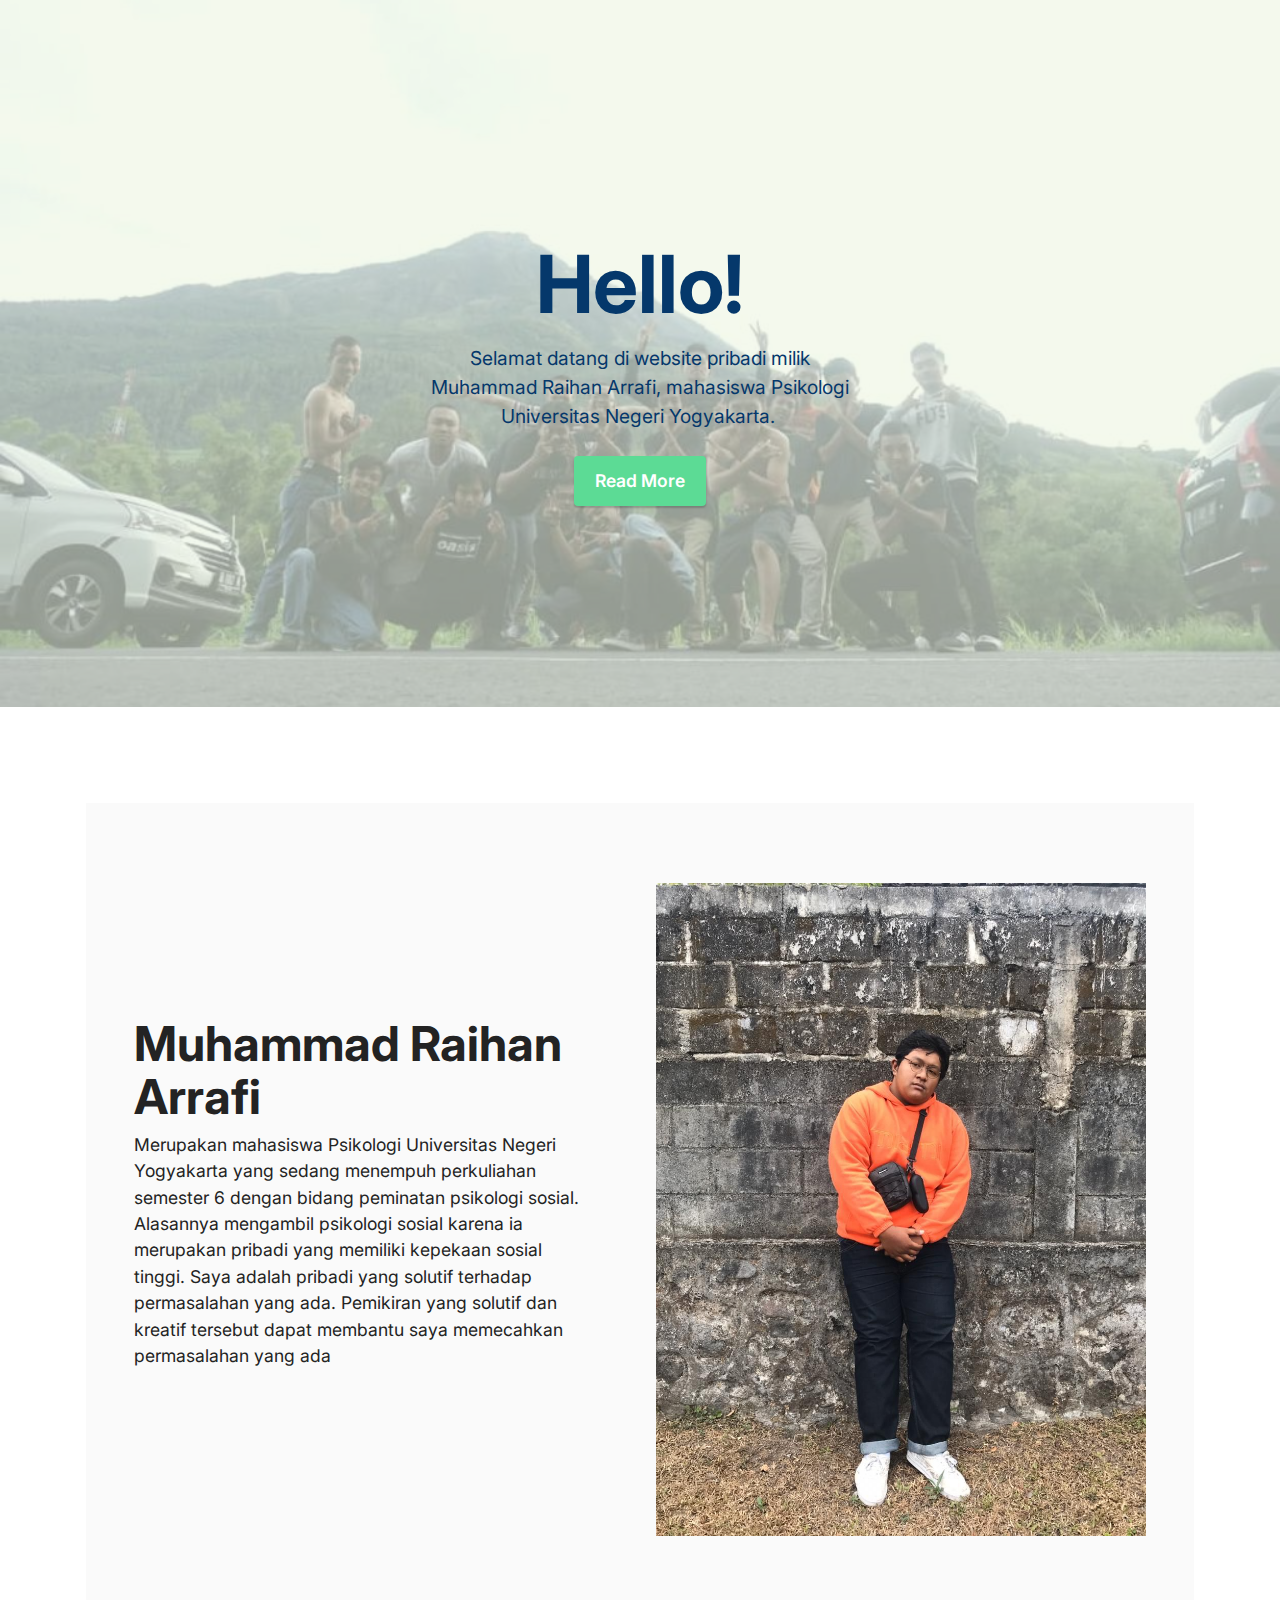
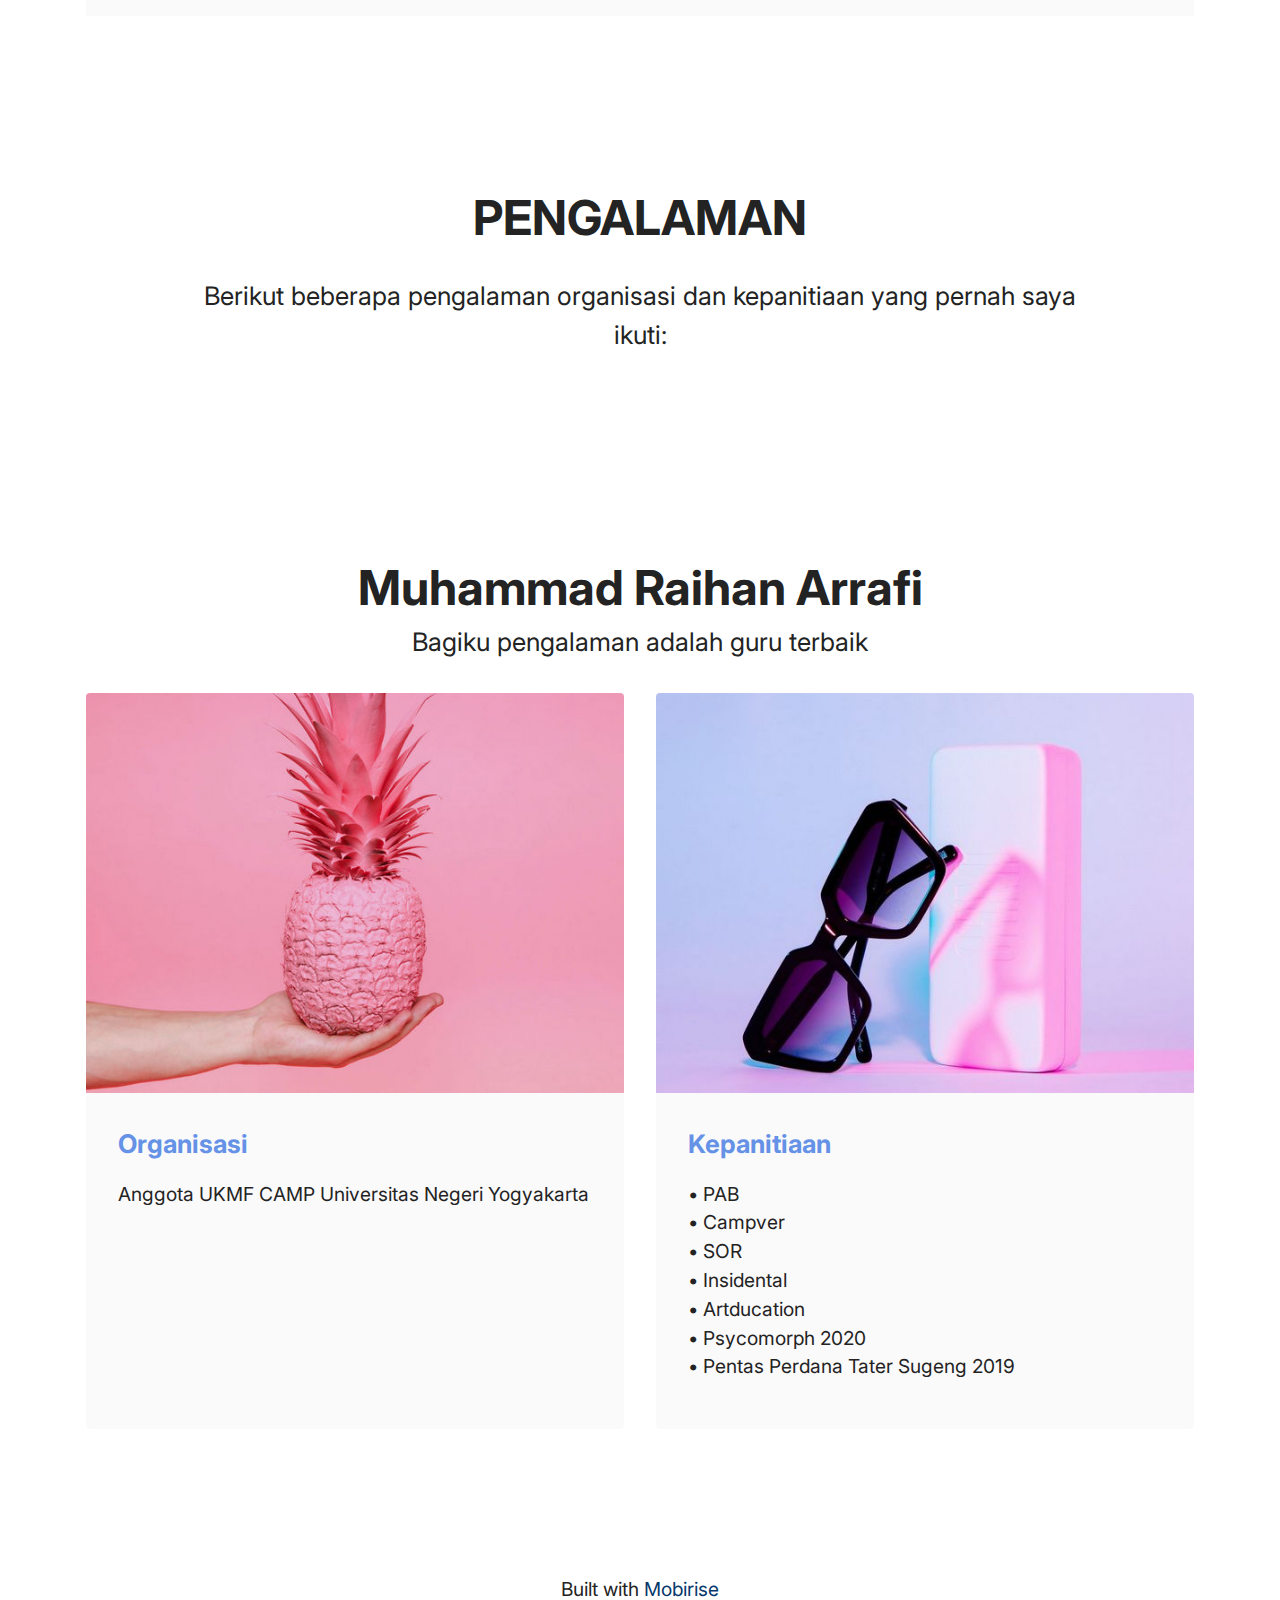
==== page1.html @ 035fbb0d "create github pages" ====
<!DOCTYPE html>
<html  >
<head>
  <!-- Site made with Mobirise Website Builder v5.6.8, https://mobirise.com -->
  <meta charset="UTF-8">
  <meta http-equiv="X-UA-Compatible" content="IE=edge">
  <meta name="generator" content="Mobirise v5.6.8, mobirise.com">
  <meta name="twitter:card" content="summary_large_image"/>
  <meta name="twitter:image:src" content="">
  <meta property="og:image" content="">
  <meta name="twitter:title" content="Page 1">
  <meta name="viewport" content="width=device-width, initial-scale=1, minimum-scale=1">
  <link rel="shortcut icon" href="assets/images/logo5.png" type="image/x-icon">
  <meta name="description" content="">
  
  
  <title>Page 1</title>
  <link rel="stylesheet" href="assets/bootstrap/css/bootstrap.min.css">
  <link rel="stylesheet" href="assets/bootstrap/css/bootstrap-grid.min.css">
  <link rel="stylesheet" href="assets/bootstrap/css/bootstrap-reboot.min.css">
  <link rel="stylesheet" href="assets/theme/css/style.css">
  <link rel="preload" href="https://fonts.googleapis.com/css?family=Inter:100,200,300,400,500,600,700,800,900&display=swap" as="style" onload="this.onload=null;this.rel='stylesheet'">
  <noscript><link rel="stylesheet" href="https://fonts.googleapis.com/css?family=Inter:100,200,300,400,500,600,700,800,900&display=swap"></noscript>
  <link rel="preload" as="style" href="assets/mobirise/css/mbr-additional.css"><link rel="stylesheet" href="assets/mobirise/css/mbr-additional.css" type="text/css">
  
  
  
  
</head>
<body>
  
  <section data-bs-version="5.1" class="header1 cid-t6nhqgsW0l" id="header1-5">

    

    <div class="mbr-overlay" style="opacity: 0.6; background-color: rgb(237, 245, 225);"></div>

    <div class="container">
        <div class="row justify-content-center">
            <div class="col-12 col-lg-8">
                <h1 class="mbr-section-title mbr-fonts-style mb-3 display-1"><strong>Hello!</strong></h1>
                
                <p class="mbr-text mbr-fonts-style display-7">Selamat datang di website pribadi milik
<br>Muhammad Raihan Arrafi, mahasiswa Psikologi
<br>Universitas Negeri Yogyakarta.&nbsp;<br></p>
                <div class="mbr-section-btn mt-3"><a class="btn btn-secondary display-4" href="index.html#features16-9">Read More</a></div>
            </div>
        </div>
    </div>
</section>

<section data-bs-version="5.1" class="features15 cid-t6nhqj5wtZ" id="features16-7">

    

    
    
    <div class="container">
        <div class="content-wrapper">
            <div class="row align-items-center">
                <div class="col-12 col-lg">
                    <div class="text-wrapper">
                        <h6 class="card-title mbr-fonts-style display-2">
                            <strong>Muhammad Raihan Arrafi</strong></h6>
                        <p class="mbr-text mbr-fonts-style mb-4 display-4">
                            Merupakan mahasiswa Psikologi Universitas Negeri Yogyakarta yang sedang menempuh perkuliahan semester 6 dengan bidang peminatan psikologi sosial. Alasannya mengambil psikologi sosial karena ia merupakan pribadi yang memiliki kepekaan sosial tinggi. Saya adalah pribadi yang solutif terhadap permasalahan yang ada. Pemikiran yang solutif dan kreatif tersebut dapat membantu saya memecahkan permasalahan yang ada</p>
                        
                    </div>
                </div>
                <div class="col-12 col-lg-6">
                    <div class="image-wrapper">
                        <img src="assets/images/whatsapp-image-2022-05-20-at-4.01.38-pm.jpeg" alt="Mobirise Website Builder">
                    </div>
                </div>
            </div>
        </div>
    </div>
</section>

<section data-bs-version="5.1" class="content4 cid-t6niUsFBdk" id="content4-9">
    

    
    
    <div class="container">
        <div class="row justify-content-center">
            <div class="title col-md-12 col-lg-10">
                <h3 class="mbr-section-title mbr-fonts-style align-center mb-4 display-2"><strong>PENGALAMAN</strong></h3>
                <h4 class="mbr-section-subtitle align-center mbr-fonts-style mb-4 display-5">Berikut beberapa pengalaman organisasi dan kepanitiaan yang pernah saya ikuti:</h4>
                
            </div>
        </div>
    </div>
</section>

<section data-bs-version="5.1" class="content1 cid-t6njNMsIw9" id="content1-a">
    
    
    <div class="container">
        <div class="mbr-section-head">
            <h4 class="mbr-section-title mbr-fonts-style align-center mb-0 display-2"><strong>Muhammad Raihan Arrafi</strong></h4>
            <h5 class="mbr-section-subtitle mbr-fonts-style align-center mb-0 mt-2 display-5">Bagiku pengalaman adalah guru terbaik</h5>
        </div>
        <div class="row mt-4">
            <div class="item features-image сol-12 col-md-6 col-lg-6">
                <div class="item-wrapper">
                    <div class="item-img">
                        <img src="assets/images/product5.jpg" alt="Mobirise Website Builder" title="">
                    </div>
                    <div class="item-content">
                        <h5 class="item-title mbr-fonts-style display-5"><strong>Organisasi</strong></h5>
                        <h6 class="item-subtitle mbr-fonts-style mt-1 display-7"></h6>
                        <p class="mbr-text mbr-fonts-style mt-3 display-7">Anggota UKMF CAMP Universitas Negeri Yogyakarta</p>
                    </div>
                    
                </div>
            </div>
            <div class="item features-image сol-12 col-md-6 col-lg-6">
                <div class="item-wrapper">
                    <div class="item-img">
                        <img src="assets/images/product4.jpg" alt="Mobirise Website Builder" title="">
                    </div>
                    <div class="item-content">
                        <h5 class="item-title mbr-fonts-style display-5"><strong>Kepanitiaan</strong></h5>
                        <h6 class="item-subtitle mbr-fonts-style mt-1 display-7"></h6>
                        <p class="mbr-text mbr-fonts-style mt-3 display-7">• PAB<br>• Campver<br>• SOR<br>• Insidental<br>• Artducation<br>• Psycomorph 2020<br>• Pentas Perdana Tater Sugeng 2019</p>
                    </div>
                    
                </div>
            </div>


        </div>
    </div>
</section><section class="display-7" style="padding: 0;align-items: center;justify-content: center;flex-wrap: wrap;    align-content: center;display: flex;position: relative;height: 4rem;"><a href="https://mobiri.se/" style="flex: 1 1;height: 4rem;position: absolute;width: 100%;z-index: 1;"><img alt="" style="height: 4rem;" src="[data-uri]"></a><p style="margin: 0;text-align: center;" class="display-7">Built with &#8204;</p><a style="z-index:1" href="https://mobirise.com">Mobirise </a></section><script src="assets/bootstrap/js/bootstrap.bundle.min.js"></script>  <script src="assets/smoothscroll/smooth-scroll.js"></script>  <script src="assets/ytplayer/index.js"></script>  <script src="assets/theme/js/script.js"></script>  
  
  
</body>
</html>
---- assets/theme/css/style.css ----
@charset "UTF-8";
section {
  background-color: #ffffff;
}

body {
  font-style: normal;
  line-height: 1.5;
  font-weight: 400;
  color: #232323;
  position: relative;
}

button {
  background-color: transparent;
  border-color: transparent;
}

section,
.container,
.container-fluid {
  position: relative;
  word-wrap: break-word;
}

a.mbr-iconfont:hover {
  text-decoration: none;
}

.article .lead p,
.article .lead ul,
.article .lead ol,
.article .lead pre,
.article .lead blockquote {
  margin-bottom: 0;
}

a {
  font-style: normal;
  font-weight: 400;
  cursor: pointer;
}
a, a:hover {
  text-decoration: none;
}

.mbr-section-title {
  font-style: normal;
  line-height: 1.3;
}

.mbr-section-subtitle {
  line-height: 1.3;
}

.mbr-text {
  font-style: normal;
  line-height: 1.7;
}

h1,
h2,
h3,
h4,
h5,
h6,
.display-1,
.display-2,
.display-4,
.display-5,
.display-7,
span,
p,
a {
  line-height: 1;
  word-break: break-word;
  word-wrap: break-word;
  font-weight: 400;
}

b,
strong {
  font-weight: bold;
}

input:-webkit-autofill, input:-webkit-autofill:hover, input:-webkit-autofill:focus, input:-webkit-autofill:active {
  transition-delay: 9999s;
  -webkit-transition-property: background-color, color;
  transition-property: background-color, color;
}

textarea[type=hidden] {
  display: none;
}

section {
  background-position: 50% 50%;
  background-repeat: no-repeat;
  background-size: cover;
}
section .mbr-background-video,
section .mbr-background-video-preview {
  position: absolute;
  bottom: 0;
  left: 0;
  right: 0;
  top: 0;
}

.hidden {
  visibility: hidden;
}

.mbr-z-index20 {
  z-index: 20;
}

/*! Base colors */
.mbr-white {
  color: #ffffff;
}

.mbr-black {
  color: #111111;
}

.mbr-bg-white {
  background-color: #ffffff;
}

.mbr-bg-black {
  background-color: #000000;
}

/*! Text-aligns */
.align-left {
  text-align: left;
}

.align-center {
  text-align: center;
}

.align-right {
  text-align: right;
}

/*! Font-weight  */
.mbr-light {
  font-weight: 300;
}

.mbr-regular {
  font-weight: 400;
}

.mbr-semibold {
  font-weight: 500;
}

.mbr-bold {
  font-weight: 700;
}

/*! Media  */
.media-content {
  flex-basis: 100%;
}

.media-container-row {
  display: flex;
  flex-direction: row;
  flex-wrap: wrap;
  justify-content: center;
  align-content: center;
  align-items: start;
}
.media-container-row .media-size-item {
  width: 400px;
}

.media-container-column {
  display: flex;
  flex-direction: column;
  flex-wrap: wrap;
  justify-content: center;
  align-content: center;
  align-items: stretch;
}
.media-container-column > * {
  width: 100%;
}

@media (min-width: 992px) {
  .media-container-row {
    flex-wrap: nowrap;
  }
}
figure {
  margin-bottom: 0;
  overflow: hidden;
}

figure[mbr-media-size] {
  transition: width 0.1s;
}

img,
iframe {
  display: block;
  width: 100%;
}

.card {
  background-color: transparent;
  border: none;
}

.card-box {
  width: 100%;
}

.card-img {
  text-align: center;
  flex-shrink: 0;
  -webkit-flex-shrink: 0;
}

.media {
  max-width: 100%;
  margin: 0 auto;
}

.mbr-figure {
  align-self: center;
}

.media-container > div {
  max-width: 100%;
}

.mbr-figure img,
.card-img img {
  width: 100%;
}

@media (max-width: 991px) {
  .media-size-item {
    width: auto !important;
  }

  .media {
    width: auto;
  }

  .mbr-figure {
    width: 100% !important;
  }
}
/*! Buttons */
.mbr-section-btn {
  margin-left: -0.6rem;
  margin-right: -0.6rem;
  font-size: 0;
}

.btn {
  font-weight: 600;
  border-width: 1px;
  font-style: normal;
  margin: 0.6rem 0.6rem;
  white-space: normal;
  transition: all 0.2s ease-in-out;
  display: inline-flex;
  align-items: center;
  justify-content: center;
  word-break: break-word;
}

.btn-sm {
  font-weight: 600;
  letter-spacing: 0px;
  transition: all 0.3s ease-in-out;
}

.btn-md {
  font-weight: 600;
  letter-spacing: 0px;
  transition: all 0.3s ease-in-out;
}

.btn-lg {
  font-weight: 600;
  letter-spacing: 0px;
  transition: all 0.3s ease-in-out;
}

.btn-form {
  margin: 0;
}
.btn-form:hover {
  cursor: pointer;
}

nav .mbr-section-btn {
  margin-left: 0rem;
  margin-right: 0rem;
}

/*! Btn icon margin */
.btn .mbr-iconfont,
.btn.btn-sm .mbr-iconfont {
  order: 1;
  cursor: pointer;
  margin-left: 0.5rem;
  vertical-align: sub;
}

.btn.btn-md .mbr-iconfont,
.btn.btn-md .mbr-iconfont {
  margin-left: 0.8rem;
}

.mbr-regular {
  font-weight: 400;
}

.mbr-semibold {
  font-weight: 500;
}

.mbr-bold {
  font-weight: 700;
}

[type=submit] {
  -webkit-appearance: none;
}

/*! Full-screen */
.mbr-fullscreen .mbr-overlay {
  min-height: 100vh;
}

.mbr-fullscreen {
  display: flex;
  display: -moz-flex;
  display: -ms-flex;
  display: -o-flex;
  align-items: center;
  min-height: 100vh;
  padding-top: 3rem;
  padding-bottom: 3rem;
}

/*! Map */
.map {
  height: 25rem;
  position: relative;
}
.map iframe {
  width: 100%;
  height: 100%;
}

/*! Scroll to top arrow */
.mbr-arrow-up {
  bottom: 25px;
  right: 90px;
  position: fixed;
  text-align: right;
  z-index: 5000;
  color: #ffffff;
  font-size: 22px;
}

.mbr-arrow-up a {
  background: rgba(0, 0, 0, 0.2);
  border-radius: 50%;
  color: #fff;
  display: inline-block;
  height: 60px;
  width: 60px;
  border: 2px solid #fff;
  outline-style: none !important;
  position: relative;
  text-decoration: none;
  transition: all 0.3s ease-in-out;
  cursor: pointer;
  text-align: center;
}
.mbr-arrow-up a:hover {
  background-color: rgba(0, 0, 0, 0.4);
}
.mbr-arrow-up a i {
  line-height: 60px;
}

.mbr-arrow-up-icon {
  display: block;
  color: #fff;
}

.mbr-arrow-up-icon::before {
  content: "›";
  display: inline-block;
  font-family: serif;
  font-size: 22px;
  line-height: 1;
  font-style: normal;
  position: relative;
  top: 6px;
  left: -4px;
  transform: rotate(-90deg);
}

/*! Arrow Down */
.mbr-arrow {
  position: absolute;
  bottom: 45px;
  left: 50%;
  width: 60px;
  height: 60px;
  cursor: pointer;
  background-color: rgba(80, 80, 80, 0.5);
  border-radius: 50%;
  transform: translateX(-50%);
}
@media (max-width: 767px) {
  .mbr-arrow {
    display: none;
  }
}
.mbr-arrow > a {
  display: inline-block;
  text-decoration: none;
  outline-style: none;
  -webkit-animation: arrowdown 1.7s ease-in-out infinite;
          animation: arrowdown 1.7s ease-in-out infinite;
  color: #ffffff;
}
.mbr-arrow > a > i {
  position: absolute;
  top: -2px;
  left: 15px;
  font-size: 2rem;
}

#scrollToTop a i::before {
  content: "";
  position: absolute;
  display: block;
  border-bottom: 2.5px solid #fff;
  border-left: 2.5px solid #fff;
  width: 27.8%;
  height: 27.8%;
  left: 50%;
  top: 51%;
  transform: translateY(-30%) translateX(-50%) rotate(135deg);
}

@keyframes arrowdown {
  0% {
    transform: translateY(0px);
  }
  50% {
    transform: translateY(-5px);
  }
  100% {
    transform: translateY(0px);
  }
}
@-webkit-keyframes arrowdown {
  0% {
    transform: translateY(0px);
  }
  50% {
    transform: translateY(-5px);
  }
  100% {
    transform: translateY(0px);
  }
}
@media (max-width: 500px) {
  .mbr-arrow-up {
    left: 0;
    right: 0;
    text-align: center;
  }
}
/*Gradients animation*/
@keyframes gradient-animation {
  from {
    background-position: 0% 100%;
    -webkit-animation-timing-function: ease-in-out;
            animation-timing-function: ease-in-out;
  }
  to {
    background-position: 100% 0%;
    -webkit-animation-timing-function: ease-in-out;
            animation-timing-function: ease-in-out;
  }
}
@-webkit-keyframes gradient-animation {
  from {
    background-position: 0% 100%;
    -webkit-animation-timing-function: ease-in-out;
            animation-timing-function: ease-in-out;
  }
  to {
    background-position: 100% 0%;
    -webkit-animation-timing-function: ease-in-out;
            animation-timing-function: ease-in-out;
  }
}
.bg-gradient {
  background-size: 200% 200%;
  animation: gradient-animation 5s infinite alternate;
  -webkit-animation: gradient-animation 5s infinite alternate;
}

.menu .navbar-brand {
  display: -webkit-flex;
}
.menu .navbar-brand span {
  display: flex;
  display: -webkit-flex;
}
.menu .navbar-brand .navbar-caption-wrap {
  display: -webkit-flex;
}
.menu .navbar-brand .navbar-logo img {
  display: -webkit-flex;
  width: auto;
}
@media (min-width: 768px) and (max-width: 991px) {
  .menu .navbar-toggleable-sm .navbar-nav {
    display: -ms-flexbox;
  }
}
@media (max-width: 991px) {
  .menu .navbar-collapse {
    max-height: 93.5vh;
  }
  .menu .navbar-collapse.show {
    overflow: auto;
  }
}
@media (min-width: 992px) {
  .menu .navbar-nav.nav-dropdown {
    display: -webkit-flex;
  }
  .menu .navbar-toggleable-sm .navbar-collapse {
    display: -webkit-flex !important;
  }
  .menu .collapsed .navbar-collapse {
    max-height: 93.5vh;
  }
  .menu .collapsed .navbar-collapse.show {
    overflow: auto;
  }
}
@media (max-width: 767px) {
  .menu .navbar-collapse {
    max-height: 80vh;
  }
}

.nav-link .mbr-iconfont {
  margin-right: 0.5rem;
}

.navbar {
  display: -webkit-flex;
  -webkit-flex-wrap: wrap;
  -webkit-align-items: center;
  -webkit-justify-content: space-between;
}

.navbar-collapse {
  -webkit-flex-basis: 100%;
  -webkit-flex-grow: 1;
  -webkit-align-items: center;
}

.nav-dropdown .link {
  padding: 0.667em 1.667em !important;
  margin: 0 !important;
}

.nav {
  display: -webkit-flex;
  -webkit-flex-wrap: wrap;
}

.row {
  display: -webkit-flex;
  -webkit-flex-wrap: wrap;
}

.justify-content-center {
  -webkit-justify-content: center;
}

.form-inline {
  display: -webkit-flex;
}

.card-wrapper {
  -webkit-flex: 1;
}

.carousel-control {
  z-index: 10;
  display: -webkit-flex;
}

.carousel-controls {
  display: -webkit-flex;
}

.media {
  display: -webkit-flex;
}

.form-group:focus {
  outline: none;
}

.jq-selectbox__select {
  padding: 7px 0;
  position: relative;
}

.jq-selectbox__dropdown {
  overflow: hidden;
  border-radius: 10px;
  position: absolute;
  top: 100%;
  left: 0 !important;
  width: 100% !important;
}

.jq-selectbox__trigger-arrow {
  right: 0;
  transform: translateY(-50%);
}

.jq-selectbox li {
  padding: 1.07em 0.5em;
}

input[type=range] {
  padding-left: 0 !important;
  padding-right: 0 !important;
}

.modal-dialog,
.modal-content {
  height: 100%;
}

.modal-dialog .carousel-inner {
  height: calc(100vh - 1.75rem);
}
@media (max-width: 575px) {
  .modal-dialog .carousel-inner {
    height: calc(100vh - 1rem);
  }
}

.carousel-item {
  text-align: center;
}

.carousel-item img {
  margin: auto;
}

.navbar-toggler {
  align-self: flex-start;
  padding: 0.25rem 0.75rem;
  font-size: 1.25rem;
  line-height: 1;
  background: transparent;
  border: 1px solid transparent;
  border-radius: 0.25rem;
}

.navbar-toggler:focus,
.navbar-toggler:hover {
  text-decoration: none;
  box-shadow: none;
}

.navbar-toggler-icon {
  display: inline-block;
  width: 1.5em;
  height: 1.5em;
  vertical-align: middle;
  content: "";
  background: no-repeat center center;
  background-size: 100% 100%;
}

.navbar-toggler-left {
  position: absolute;
  left: 1rem;
}

.navbar-toggler-right {
  position: absolute;
  right: 1rem;
}

.card-img {
  width: auto;
}

.menu .navbar.collapsed:not(.beta-menu) {
  flex-direction: column;
}

.carousel-item.active,
.carousel-item-next,
.carousel-item-prev {
  display: flex;
}

.note-air-layout .dropup .dropdown-menu,
.note-air-layout .navbar-fixed-bottom .dropdown .dropdown-menu {
  bottom: initial !important;
}

html,
body {
  height: auto;
  min-height: 100vh;
}

.dropup .dropdown-toggle::after {
  display: none;
}

.form-asterisk {
  font-family: initial;
  position: absolute;
  top: -2px;
  font-weight: normal;
}

.form-control-label {
  position: relative;
  cursor: pointer;
  margin-bottom: 0.357em;
  padding: 0;
}

.alert {
  color: #ffffff;
  border-radius: 0;
  border: 0;
  font-size: 1.1rem;
  line-height: 1.5;
  margin-bottom: 1.875rem;
  padding: 1.25rem;
  position: relative;
  text-align: center;
}
.alert.alert-form::after {
  background-color: inherit;
  bottom: -7px;
  content: "";
  display: block;
  height: 14px;
  left: 50%;
  margin-left: -7px;
  position: absolute;
  transform: rotate(45deg);
  width: 14px;
}

.form-control {
  background-color: #ffffff;
  background-clip: border-box;
  color: #232323;
  line-height: 1rem !important;
  height: auto;
  padding: 0.6rem 1.2rem;
  transition: border-color 0.25s ease 0s;
  border: 1px solid transparent !important;
  border-radius: 4px;
  box-shadow: rgba(0, 0, 0, 0.07) 0px 1px 1px 0px, rgba(0, 0, 0, 0.07) 0px 1px 3px 0px, rgba(0, 0, 0, 0.03) 0px 0px 0px 1px;
}
.form-active .form-control:invalid {
  border-color: red;
}

form .row {
  margin-left: -0.6rem;
  margin-right: -0.6rem;
}
form .row [class*=col] {
  padding-left: 0.6rem;
  padding-right: 0.6rem;
}

form .mbr-section-btn {
  margin: 0;
  padding-left: 0.6rem;
  padding-right: 0.6rem;
}

form .btn {
  display: flex;
  padding: 0.6rem 1.2rem;
  margin: 0;
}

form .form-check-input {
  margin-top: 0.5;
}

textarea.form-control {
  line-height: 1.5rem !important;
}

.form-group {
  margin-bottom: 1.2rem;
}

.form-control,
form .btn {
  min-height: 48px;
}

.gdpr-block label span.textGDPR input[name=gdpr] {
  top: 7px;
}

.form-control:focus {
  box-shadow: none;
}

:focus {
  outline: none;
}

.mbr-overlay {
  background-color: #000;
  bottom: 0;
  left: 0;
  opacity: 0.5;
  position: absolute;
  right: 0;
  top: 0;
  z-index: 0;
  pointer-events: none;
}

blockquote {
  font-style: italic;
  padding: 3rem;
  font-size: 1.09rem;
  position: relative;
  border-left: 3px solid;
}

ul,
ol,
pre,
blockquote {
  margin-bottom: 2.3125rem;
}

.mt-4 {
  margin-top: 2rem !important;
}

.mb-4 {
  margin-bottom: 2rem !important;
}

@media (min-width: 992px) {
  .container {
    padding-left: 16px;
    padding-right: 16px;
  }

  .row {
    margin-left: -16px;
    margin-right: -16px;
  }
  .row > [class*=col] {
    padding-left: 16px;
    padding-right: 16px;
  }
}
@media (min-width: 768px) {
  .container-fluid {
    padding-left: 32px;
    padding-right: 32px;
  }
}
@media (min-width: 768px) and (max-width: 991px) {
  .mbr-container {
    padding-left: 32px;
    padding-right: 32px;
  }
}
@media (max-width: 767px) {
  .mbr-container {
    padding-left: 16px;
    padding-right: 16px;
  }
}
.card-wrapper,
.item-wrapper {
  overflow: hidden;
}

.app-video-wrapper > img {
  opacity: 1;
}

.item {
  position: relative;
}

.dropdown-menu .dropdown-menu {
  left: 100%;
}

.dropdown-item + .dropdown-menu {
  display: none;
}

.dropdown-item:hover + .dropdown-menu,
.dropdown-menu:hover {
  display: block;
}

@media (min-aspect-ratio: 16/9) {
  .mbr-video-foreground {
    height: 300% !important;
    top: -100% !important;
  }
}
@media (max-aspect-ratio: 16/9) {
  .mbr-video-foreground {
    width: 300% !important;
    left: -100% !important;
  }
}.engine {
	position: absolute;
	text-indent: -2400px;
	text-align: center;
	padding: 0;
	top: 0;
	left: -2400px;
}
---- assets/mobirise/css/mbr-additional.css ----
.btn {
  border-width: 2px;
}
body {
  font-family: Jost;
}
.display-1 {
  font-family: 'Inter', sans-serif;
  font-size: 5rem;
  line-height: 1.1;
}
.display-1 > .mbr-iconfont {
  font-size: 6.25rem;
}
.display-2 {
  font-family: 'Inter', sans-serif;
  font-size: 3rem;
  line-height: 1.1;
}
.display-2 > .mbr-iconfont {
  font-size: 3.75rem;
}
.display-4 {
  font-family: 'Inter', sans-serif;
  font-size: 1.1rem;
  line-height: 1.5;
}
.display-4 > .mbr-iconfont {
  font-size: 1.375rem;
}
.display-5 {
  font-family: 'Inter', sans-serif;
  font-size: 1.6rem;
  line-height: 1.5;
}
.display-5 > .mbr-iconfont {
  font-size: 2rem;
}
.display-7 {
  font-family: 'Inter', sans-serif;
  font-size: 1.2rem;
  line-height: 1.5;
}
.display-7 > .mbr-iconfont {
  font-size: 1.5rem;
}
/* ---- Fluid typography for mobile devices ---- */
/* 1.4 - font scale ratio ( bootstrap == 1.42857 ) */
/* 100vw - current viewport width */
/* (48 - 20)  48 == 48rem == 768px, 20 == 20rem == 320px(minimal supported viewport) */
/* 0.65 - min scale variable, may vary */
@media (max-width: 992px) {
  .display-1 {
    font-size: 4rem;
  }
}
@media (max-width: 768px) {
  .display-1 {
    font-size: 3.5rem;
    font-size: calc( 2.4rem + (5 - 2.4) * ((100vw - 20rem) / (48 - 20)));
    line-height: calc( 1.1 * (2.4rem + (5 - 2.4) * ((100vw - 20rem) / (48 - 20))));
  }
  .display-2 {
    font-size: 2.4rem;
    font-size: calc( 1.7rem + (3 - 1.7) * ((100vw - 20rem) / (48 - 20)));
    line-height: calc( 1.3 * (1.7rem + (3 - 1.7) * ((100vw - 20rem) / (48 - 20))));
  }
  .display-4 {
    font-size: 0.88rem;
    font-size: calc( 1.0350000000000001rem + (1.1 - 1.0350000000000001) * ((100vw - 20rem) / (48 - 20)));
    line-height: calc( 1.4 * (1.0350000000000001rem + (1.1 - 1.0350000000000001) * ((100vw - 20rem) / (48 - 20))));
  }
  .display-5 {
    font-size: 1.28rem;
    font-size: calc( 1.21rem + (1.6 - 1.21) * ((100vw - 20rem) / (48 - 20)));
    line-height: calc( 1.4 * (1.21rem + (1.6 - 1.21) * ((100vw - 20rem) / (48 - 20))));
  }
  .display-7 {
    font-size: 0.96rem;
    font-size: calc( 1.07rem + (1.2 - 1.07) * ((100vw - 20rem) / (48 - 20)));
    line-height: calc( 1.4 * (1.07rem + (1.2 - 1.07) * ((100vw - 20rem) / (48 - 20))));
  }
}
/* Buttons */
.btn {
  padding: 0.6rem 1.2rem;
  border-radius: 4px;
}
.btn-sm {
  padding: 0.6rem 1.2rem;
  border-radius: 4px;
}
.btn-md {
  padding: 0.6rem 1.2rem;
  border-radius: 4px;
}
.btn-lg {
  padding: 1rem 2.6rem;
  border-radius: 4px;
}
.bg-primary {
  background-color: #05386b !important;
}
.bg-success {
  background-color: #40b0bf !important;
}
.bg-info {
  background-color: #47b5ed !important;
}
.bg-warning {
  background-color: #ffe161 !important;
}
.bg-danger {
  background-color: #ff9966 !important;
}
.btn-primary,
.btn-primary:active {
  background-color: #05386b !important;
  border-color: #05386b !important;
  color: #ffffff !important;
  box-shadow: 0 2px 2px 0 rgba(0, 0, 0, 0.2);
}
.btn-primary:hover,
.btn-primary:focus,
.btn-primary.focus,
.btn-primary.active {
  color: #ffffff !important;
  background-color: #010d18 !important;
  border-color: #010d18 !important;
  box-shadow: 0 2px 5px 0 rgba(0, 0, 0, 0.2);
}
.btn-primary.disabled,
.btn-primary:disabled {
  color: #ffffff !important;
  background-color: #010d18 !important;
  border-color: #010d18 !important;
}
.btn-secondary,
.btn-secondary:active {
  background-color: #5cdb95 !important;
  border-color: #5cdb95 !important;
  color: #ffffff !important;
  box-shadow: 0 2px 2px 0 rgba(0, 0, 0, 0.2);
}
.btn-secondary:hover,
.btn-secondary:focus,
.btn-secondary.focus,
.btn-secondary.active {
  color: #ffffff !important;
  background-color: #29b869 !important;
  border-color: #29b869 !important;
  box-shadow: 0 2px 5px 0 rgba(0, 0, 0, 0.2);
}
.btn-secondary.disabled,
.btn-secondary:disabled {
  color: #ffffff !important;
  background-color: #29b869 !important;
  border-color: #29b869 !important;
}
.btn-info,
.btn-info:active {
  background-color: #47b5ed !important;
  border-color: #47b5ed !important;
  color: #ffffff !important;
  box-shadow: 0 2px 2px 0 rgba(0, 0, 0, 0.2);
}
.btn-info:hover,
.btn-info:focus,
.btn-info.focus,
.btn-info.active {
  color: #ffffff !important;
  background-color: #148cca !important;
  border-color: #148cca !important;
  box-shadow: 0 2px 5px 0 rgba(0, 0, 0, 0.2);
}
.btn-info.disabled,
.btn-info:disabled {
  color: #ffffff !important;
  background-color: #148cca !important;
  border-color: #148cca !important;
}
.btn-success,
.btn-success:active {
  background-color: #40b0bf !important;
  border-color: #40b0bf !important;
  color: #ffffff !important;
  box-shadow: 0 2px 2px 0 rgba(0, 0, 0, 0.2);
}
.btn-success:hover,
.btn-success:focus,
.btn-success.focus,
.btn-success.active {
  color: #ffffff !important;
  background-color: #2a747e !important;
  border-color: #2a747e !important;
  box-shadow: 0 2px 5px 0 rgba(0, 0, 0, 0.2);
}
.btn-success.disabled,
.btn-success:disabled {
  color: #ffffff !important;
  background-color: #2a747e !important;
  border-color: #2a747e !important;
}
.btn-warning,
.btn-warning:active {
  background-color: #ffe161 !important;
  border-color: #ffe161 !important;
  color: #614f00 !important;
  box-shadow: 0 2px 2px 0 rgba(0, 0, 0, 0.2);
}
.btn-warning:hover,
.btn-warning:focus,
.btn-warning.focus,
.btn-warning.active {
  color: #0a0800 !important;
  background-color: #ffd10a !important;
  border-color: #ffd10a !important;
  box-shadow: 0 2px 5px 0 rgba(0, 0, 0, 0.2);
}
.btn-warning.disabled,
.btn-warning:disabled {
  color: #614f00 !important;
  background-color: #ffd10a !important;
  border-color: #ffd10a !important;
}
.btn-danger,
.btn-danger:active {
  background-color: #ff9966 !important;
  border-color: #ff9966 !important;
  color: #ffffff !important;
  box-shadow: 0 2px 2px 0 rgba(0, 0, 0, 0.2);
}
.btn-danger:hover,
.btn-danger:focus,
.btn-danger.focus,
.btn-danger.active {
  color: #ffffff !important;
  background-color: #ff5f0f !important;
  border-color: #ff5f0f !important;
  box-shadow: 0 2px 5px 0 rgba(0, 0, 0, 0.2);
}
.btn-danger.disabled,
.btn-danger:disabled {
  color: #ffffff !important;
  background-color: #ff5f0f !important;
  border-color: #ff5f0f !important;
}
.btn-white,
.btn-white:active {
  background-color: #fafafa !important;
  border-color: #fafafa !important;
  color: #7a7a7a !important;
  box-shadow: 0 2px 2px 0 rgba(0, 0, 0, 0.2);
}
.btn-white:hover,
.btn-white:focus,
.btn-white.focus,
.btn-white.active {
  color: #4f4f4f !important;
  background-color: #cfcfcf !important;
  border-color: #cfcfcf !important;
  box-shadow: 0 2px 5px 0 rgba(0, 0, 0, 0.2);
}
.btn-white.disabled,
.btn-white:disabled {
  color: #7a7a7a !important;
  background-color: #cfcfcf !important;
  border-color: #cfcfcf !important;
}
.btn-black,
.btn-black:active {
  background-color: #232323 !important;
  border-color: #232323 !important;
  color: #ffffff !important;
  box-shadow: 0 2px 2px 0 rgba(0, 0, 0, 0.2);
}
.btn-black:hover,
.btn-black:focus,
.btn-black.focus,
.btn-black.active {
  color: #ffffff !important;
  background-color: #000000 !important;
  border-color: #000000 !important;
  box-shadow: 0 2px 5px 0 rgba(0, 0, 0, 0.2);
}
.btn-black.disabled,
.btn-black:disabled {
  color: #ffffff !important;
  background-color: #000000 !important;
  border-color: #000000 !important;
}
.btn-primary-outline,
.btn-primary-outline:active {
  background-color: transparent !important;
  border-color: #05386b;
  color: #05386b;
}
.btn-primary-outline:hover,
.btn-primary-outline:focus,
.btn-primary-outline.focus,
.btn-primary-outline.active {
  color: #010d18 !important;
  background-color: transparent!important;
  border-color: #010d18 !important;
  box-shadow: none!important;
}
.btn-primary-outline.disabled,
.btn-primary-outline:disabled {
  color: #ffffff !important;
  background-color: #05386b !important;
  border-color: #05386b !important;
}
.btn-secondary-outline,
.btn-secondary-outline:active {
  background-color: transparent !important;
  border-color: #5cdb95;
  color: #5cdb95;
}
.btn-secondary-outline:hover,
.btn-secondary-outline:focus,
.btn-secondary-outline.focus,
.btn-secondary-outline.active {
  color: #29b869 !important;
  background-color: transparent!important;
  border-color: #29b869 !important;
  box-shadow: none!important;
}
.btn-secondary-outline.disabled,
.btn-secondary-outline:disabled {
  color: #ffffff !important;
  background-color: #5cdb95 !important;
  border-color: #5cdb95 !important;
}
.btn-info-outline,
.btn-info-outline:active {
  background-color: transparent !important;
  border-color: #47b5ed;
  color: #47b5ed;
}
.btn-info-outline:hover,
.btn-info-outline:focus,
.btn-info-outline.focus,
.btn-info-outline.active {
  color: #148cca !important;
  background-color: transparent!important;
  border-color: #148cca !important;
  box-shadow: none!important;
}
.btn-info-outline.disabled,
.btn-info-outline:disabled {
  color: #ffffff !important;
  background-color: #47b5ed !important;
  border-color: #47b5ed !important;
}
.btn-success-outline,
.btn-success-outline:active {
  background-color: transparent !important;
  border-color: #40b0bf;
  color: #40b0bf;
}
.btn-success-outline:hover,
.btn-success-outline:focus,
.btn-success-outline.focus,
.btn-success-outline.active {
  color: #2a747e !important;
  background-color: transparent!important;
  border-color: #2a747e !important;
  box-shadow: none!important;
}
.btn-success-outline.disabled,
.btn-success-outline:disabled {
  color: #ffffff !important;
  background-color: #40b0bf !important;
  border-color: #40b0bf !important;
}
.btn-warning-outline,
.btn-warning-outline:active {
  background-color: transparent !important;
  border-color: #ffe161;
  color: #ffe161;
}
.btn-warning-outline:hover,
.btn-warning-outline:focus,
.btn-warning-outline.focus,
.btn-warning-outline.active {
  color: #ffd10a !important;
  background-color: transparent!important;
  border-color: #ffd10a !important;
  box-shadow: none!important;
}
.btn-warning-outline.disabled,
.btn-warning-outline:disabled {
  color: #614f00 !important;
  background-color: #ffe161 !important;
  border-color: #ffe161 !important;
}
.btn-danger-outline,
.btn-danger-outline:active {
  background-color: transparent !important;
  border-color: #ff9966;
  color: #ff9966;
}
.btn-danger-outline:hover,
.btn-danger-outline:focus,
.btn-danger-outline.focus,
.btn-danger-outline.active {
  color: #ff5f0f !important;
  background-color: transparent!important;
  border-color: #ff5f0f !important;
  box-shadow: none!important;
}
.btn-danger-outline.disabled,
.btn-danger-outline:disabled {
  color: #ffffff !important;
  background-color: #ff9966 !important;
  border-color: #ff9966 !important;
}
.btn-black-outline,
.btn-black-outline:active {
  background-color: transparent !important;
  border-color: #232323;
  color: #232323;
}
.btn-black-outline:hover,
.btn-black-outline:focus,
.btn-black-outline.focus,
.btn-black-outline.active {
  color: #000000 !important;
  background-color: transparent!important;
  border-color: #000000 !important;
  box-shadow: none!important;
}
.btn-black-outline.disabled,
.btn-black-outline:disabled {
  color: #ffffff !important;
  background-color: #232323 !important;
  border-color: #232323 !important;
}
.btn-white-outline,
.btn-white-outline:active {
  background-color: transparent !important;
  border-color: #fafafa;
  color: #fafafa;
}
.btn-white-outline:hover,
.btn-white-outline:focus,
.btn-white-outline.focus,
.btn-white-outline.active {
  color: #cfcfcf !important;
  background-color: transparent!important;
  border-color: #cfcfcf !important;
  box-shadow: none!important;
}
.btn-white-outline.disabled,
.btn-white-outline:disabled {
  color: #7a7a7a !important;
  background-color: #fafafa !important;
  border-color: #fafafa !important;
}
.text-primary {
  color: #05386b !important;
}
.text-secondary {
  color: #5cdb95 !important;
}
.text-success {
  color: #40b0bf !important;
}
.text-info {
  color: #47b5ed !important;
}
.text-warning {
  color: #ffe161 !important;
}
.text-danger {
  color: #ff9966 !important;
}
.text-white {
  color: #fafafa !important;
}
.text-black {
  color: #232323 !important;
}
a.text-primary:hover,
a.text-primary:focus,
a.text-primary.active {
  color: #00050a !important;
}
a.text-secondary:hover,
a.text-secondary:focus,
a.text-secondary.active {
  color: #26ab62 !important;
}
a.text-success:hover,
a.text-success:focus,
a.text-success.active {
  color: #266a73 !important;
}
a.text-info:hover,
a.text-info:focus,
a.text-info.active {
  color: #1283bc !important;
}
a.text-warning:hover,
a.text-warning:focus,
a.text-warning.active {
  color: #facb00 !important;
}
a.text-danger:hover,
a.text-danger:focus,
a.text-danger.active {
  color: #ff5500 !important;
}
a.text-white:hover,
a.text-white:focus,
a.text-white.active {
  color: #c7c7c7 !important;
}
a.text-black:hover,
a.text-black:focus,
a.text-black.active {
  color: #000000 !important;
}
a[class*="text-"]:not(.nav-link):not(.dropdown-item):not([role]):not(.navbar-caption) {
  position: relative;
  background-image: transparent;
  background-size: 10000px 2px;
  background-repeat: no-repeat;
  background-position: 0px 1.2em;
  background-position: -10000px 1.2em;
}
a[class*="text-"]:not(.nav-link):not(.dropdown-item):not([role]):not(.navbar-caption):hover {
  transition: background-position 2s ease-in-out;
  background-image: linear-gradient(currentColor 50%, currentColor 50%);
  background-position: 0px 1.2em;
}
.nav-tabs .nav-link.active {
  color: #05386b;
}
.nav-tabs .nav-link:not(.active) {
  color: #232323;
}
.alert-success {
  background-color: #70c770;
}
.alert-info {
  background-color: #47b5ed;
}
.alert-warning {
  background-color: #ffe161;
}
.alert-danger {
  background-color: #ff9966;
}
.mbr-gallery-filter li.active .btn {
  background-color: #05386b;
  border-color: #05386b;
  color: #ffffff;
}
.mbr-gallery-filter li.active .btn:focus {
  box-shadow: none;
}
a,
a:hover {
  color: #05386b;
}
.mbr-plan-header.bg-primary .mbr-plan-subtitle,
.mbr-plan-header.bg-primary .mbr-plan-price-desc {
  color: #0b78e5;
}
.mbr-plan-header.bg-success .mbr-plan-subtitle,
.mbr-plan-header.bg-success .mbr-plan-price-desc {
  color: #a0d8df;
}
.mbr-plan-header.bg-info .mbr-plan-subtitle,
.mbr-plan-header.bg-info .mbr-plan-price-desc {
  color: #ffffff;
}
.mbr-plan-header.bg-warning .mbr-plan-subtitle,
.mbr-plan-header.bg-warning .mbr-plan-price-desc {
  color: #ffffff;
}
.mbr-plan-header.bg-danger .mbr-plan-subtitle,
.mbr-plan-header.bg-danger .mbr-plan-price-desc {
  color: #ffffff;
}
/* Scroll to top button*/
.scrollToTop_wraper {
  display: none;
}
.form-control {
  font-family: 'Inter', sans-serif;
  font-size: 1.1rem;
  line-height: 1.5;
  font-weight: 400;
}
.form-control > .mbr-iconfont {
  font-size: 1.375rem;
}
.form-control:hover,
.form-control:focus {
  box-shadow: rgba(0, 0, 0, 0.07) 0px 1px 1px 0px, rgba(0, 0, 0, 0.07) 0px 1px 3px 0px, rgba(0, 0, 0, 0.03) 0px 0px 0px 1px;
  border-color: #05386b !important;
}
.form-control:-webkit-input-placeholder {
  font-family: 'Inter', sans-serif;
  font-size: 1.1rem;
  line-height: 1.5;
  font-weight: 400;
}
.form-control:-webkit-input-placeholder > .mbr-iconfont {
  font-size: 1.375rem;
}
blockquote {
  border-color: #05386b;
}
/* Forms */
.jq-selectbox li:hover,
.jq-selectbox li.selected {
  background-color: #05386b;
  color: #ffffff;
}
.jq-number__spin {
  transition: 0.25s ease;
}
.jq-number__spin:hover {
  border-color: #05386b;
}
.jq-selectbox .jq-selectbox__trigger-arrow,
.jq-number__spin.minus:after,
.jq-number__spin.plus:after {
  transition: 0.4s;
  border-top-color: #353535;
  border-bottom-color: #353535;
}
.jq-selectbox:hover .jq-selectbox__trigger-arrow,
.jq-number__spin.minus:hover:after,
.jq-number__spin.plus:hover:after {
  border-top-color: #05386b;
  border-bottom-color: #05386b;
}
.xdsoft_datetimepicker .xdsoft_calendar td.xdsoft_default,
.xdsoft_datetimepicker .xdsoft_calendar td.xdsoft_current,
.xdsoft_datetimepicker .xdsoft_timepicker .xdsoft_time_box > div > div.xdsoft_current {
  color: #ffffff !important;
  background-color: #05386b !important;
  box-shadow: none !important;
}
.xdsoft_datetimepicker .xdsoft_calendar td:hover,
.xdsoft_datetimepicker .xdsoft_timepicker .xdsoft_time_box > div > div:hover {
  color: #000000 !important;
  background: #5cdb95 !important;
  box-shadow: none !important;
}
.lazy-bg {
  background-image: none !important;
}
.lazy-placeholder:not(section),
.lazy-none {
  display: block;
  position: relative;
  padding-bottom: 56.25%;
  width: 100%;
  height: auto;
}
iframe.lazy-placeholder,
.lazy-placeholder:after {
  content: '';
  position: absolute;
  width: 200px;
  height: 200px;
  background: transparent no-repeat center;
  background-size: contain;
  top: 50%;
  left: 50%;
  transform: translateX(-50%) translateY(-50%);
  background-image: url("data:image/svg+xml;charset=UTF-8,%3csvg width='32' height='32' viewBox='0 0 64 64' xmlns='http://www.w3.org/2000/svg' stroke='%2305386b' %3e%3cg fill='none' fill-rule='evenodd'%3e%3cg transform='translate(16 16)' stroke-width='2'%3e%3ccircle stroke-opacity='.5' cx='16' cy='16' r='16'/%3e%3cpath d='M32 16c0-9.94-8.06-16-16-16'%3e%3canimateTransform attributeName='transform' type='rotate' from='0 16 16' to='360 16 16' dur='1s' repeatCount='indefinite'/%3e%3c/path%3e%3c/g%3e%3c/g%3e%3c/svg%3e");
}
section.lazy-placeholder:after {
  opacity: 0.5;
}
body {
  overflow-x: hidden;
}
a {
  transition: color 0.6s;
}
.cid-sFCAOqBTxa {
  padding-top: 15rem;
  padding-bottom: 12rem;
  background-image: url("../../../assets/images/mbr-10.jpg");
}
.cid-sFCAOqBTxa .mbr-section-title {
  color: #05386b;
  text-align: center;
}
.cid-sFCAOqBTxa .mbr-text,
.cid-sFCAOqBTxa .mbr-section-btn {
  color: #05386b;
  text-align: center;
}
.cid-sFAOjz8nX7 {
  padding-top: 2rem;
  padding-bottom: 2rem;
  background-color: #05386b;
}
.cid-sFAOjz8nX7 .row-links {
  width: 100%;
  justify-content: center;
}
.cid-sFAOjz8nX7 .social-row {
  width: 100%;
  justify-content: center;
}
.cid-sFAOjz8nX7 .media-container-row {
  flex-direction: column;
  justify-content: center;
  align-items: center;
}
.cid-sFAOjz8nX7 .media-container-row .foot-menu {
  list-style: none;
  display: flex;
  justify-content: center;
  flex-wrap: wrap;
  padding: 0;
  margin-bottom: 0;
}
.cid-sFAOjz8nX7 .media-container-row .foot-menu li {
  padding: 0 1rem 1rem 1rem;
}
.cid-sFAOjz8nX7 .media-container-row .foot-menu li p {
  margin: 0;
}
.cid-sFAOjz8nX7 .media-container-row .social-list {
  width: auto;
  padding-left: 0;
  margin-bottom: 0;
  list-style: none;
  display: flex;
  flex-wrap: wrap;
  justify-content: flex-end;
}
.cid-sFAOjz8nX7 .media-container-row .social-list .mbr-iconfont-social {
  font-size: 1.5rem;
  color: #ffffff;
}
.cid-sFAOjz8nX7 .media-container-row .social-list .soc-item {
  margin: 0 .5rem;
}
.cid-sFAOjz8nX7 .media-container-row .social-list a {
  margin: 0;
  opacity: .5;
  transition: .2s linear;
}
.cid-sFAOjz8nX7 .media-container-row .social-list a:hover {
  opacity: 1;
}
@media (max-width: 767px) {
  .cid-sFAOjz8nX7 .media-container-row .social-list {
    -webkit-justify-content: center;
    justify-content: center;
  }
}
.cid-sFAOjz8nX7 .media-container-row .row-copirayt {
  word-break: break-word;
  width: 100%;
}
.cid-sFAOjz8nX7 .media-container-row .row-copirayt p {
  width: 100%;
}
.cid-t6nglUNCqf {
  padding-top: 6rem;
  padding-bottom: 6rem;
  background-color: #ffffff;
}
.cid-t6nglUNCqf .mbr-fallback-image.disabled {
  display: none;
}
.cid-t6nglUNCqf .mbr-fallback-image {
  display: block;
  background-size: cover;
  background-position: center center;
  width: 100%;
  height: 100%;
  position: absolute;
  top: 0;
}
.cid-t6nglUNCqf .content-wrapper {
  background: #fafafa;
}
@media (max-width: 991px) {
  .cid-t6nglUNCqf .content-wrapper .row {
    flex-direction: column-reverse;
  }
  .cid-t6nglUNCqf .content-wrapper .image-wrapper {
    margin-bottom: 2rem;
  }
}
@media (max-width: 767px) {
  .cid-t6nglUNCqf .content-wrapper {
    padding: 1rem;
  }
}
@media (min-width: 768px) and (max-width: 991px) {
  .cid-t6nglUNCqf .content-wrapper {
    padding: 2rem;
  }
}
@media (min-width: 992px) {
  .cid-t6nglUNCqf .content-wrapper {
    padding: 5rem 3rem;
  }
  .cid-t6nglUNCqf .content-wrapper .text-wrapper {
    padding-right: 2rem;
  }
}
.cid-t6nglUNCqf .image-wrapper img {
  width: 100%;
  object-fit: cover;
}
.cid-t6nhcdOhXh {
  padding-top: 6rem;
  padding-bottom: 6rem;
  background-color: #ffffff;
}
.cid-t6nhcdOhXh .mbr-fallback-image.disabled {
  display: none;
}
.cid-t6nhcdOhXh .mbr-fallback-image {
  display: block;
  background-size: cover;
  background-position: center center;
  width: 100%;
  height: 100%;
  position: absolute;
  top: 0;
}
.cid-t6nhcdOhXh .content-wrapper {
  background: #fafafa;
}
@media (max-width: 991px) {
  .cid-t6nhcdOhXh .content-wrapper .image-wrapper {
    margin-bottom: 2rem;
  }
}
@media (max-width: 767px) {
  .cid-t6nhcdOhXh .content-wrapper {
    padding: 1rem;
  }
}
@media (min-width: 768px) and (max-width: 991px) {
  .cid-t6nhcdOhXh .content-wrapper {
    padding: 2rem;
  }
}
@media (min-width: 992px) {
  .cid-t6nhcdOhXh .content-wrapper {
    padding: 5rem 3rem;
  }
  .cid-t6nhcdOhXh .content-wrapper .text-wrapper {
    padding-left: 2rem;
  }
}
.cid-t6nhcdOhXh .image-wrapper img {
  width: 100%;
  object-fit: cover;
}
.cid-t6nhqgsW0l {
  padding-top: 15rem;
  padding-bottom: 12rem;
  background-image: url("../../../assets/images/whatsapp-image-2022-05-20-at-6.28.55-pm.jpeg");
}
.cid-t6nhqgsW0l .mbr-section-title {
  color: #05386b;
  text-align: center;
}
.cid-t6nhqgsW0l .mbr-text,
.cid-t6nhqgsW0l .mbr-section-btn {
  color: #05386b;
  text-align: center;
}
.cid-t6nhqj5wtZ {
  padding-top: 6rem;
  padding-bottom: 6rem;
  background-color: #ffffff;
}
.cid-t6nhqj5wtZ .mbr-fallback-image.disabled {
  display: none;
}
.cid-t6nhqj5wtZ .mbr-fallback-image {
  display: block;
  background-size: cover;
  background-position: center center;
  width: 100%;
  height: 100%;
  position: absolute;
  top: 0;
}
.cid-t6nhqj5wtZ .content-wrapper {
  background: #fafafa;
}
@media (max-width: 991px) {
  .cid-t6nhqj5wtZ .content-wrapper .row {
    flex-direction: column-reverse;
  }
  .cid-t6nhqj5wtZ .content-wrapper .image-wrapper {
    margin-bottom: 2rem;
  }
}
@media (max-width: 767px) {
  .cid-t6nhqj5wtZ .content-wrapper {
    padding: 1rem;
  }
}
@media (min-width: 768px) and (max-width: 991px) {
  .cid-t6nhqj5wtZ .content-wrapper {
    padding: 2rem;
  }
}
@media (min-width: 992px) {
  .cid-t6nhqj5wtZ .content-wrapper {
    padding: 5rem 3rem;
  }
  .cid-t6nhqj5wtZ .content-wrapper .text-wrapper {
    padding-right: 2rem;
  }
}
.cid-t6nhqj5wtZ .image-wrapper img {
  width: 100%;
  object-fit: cover;
}
.cid-t6niUsFBdk {
  padding-top: 5rem;
  padding-bottom: 5rem;
  background-color: #ffffff;
}
.cid-t6niUsFBdk .mbr-fallback-image.disabled {
  display: none;
}
.cid-t6niUsFBdk .mbr-fallback-image {
  display: block;
  background-size: cover;
  background-position: center center;
  width: 100%;
  height: 100%;
  position: absolute;
  top: 0;
}
.cid-t6njNMsIw9 {
  padding-top: 6rem;
  padding-bottom: 6rem;
  background-color: #ffffff;
}
.cid-t6njNMsIw9 img,
.cid-t6njNMsIw9 .item-img {
  width: 100%;
  height: 100%;
  height: 400px;
  object-fit: cover;
}
.cid-t6njNMsIw9 .item:focus,
.cid-t6njNMsIw9 span:focus {
  outline: none;
}
.cid-t6njNMsIw9 .item {
  cursor: pointer;
  margin-bottom: 2rem;
}
.cid-t6njNMsIw9 .item-wrapper {
  position: relative;
  border-radius: 4px;
  background: #fafafa;
  height: 100%;
  display: flex;
  flex-flow: column nowrap;
}
@media (min-width: 992px) {
  .cid-t6njNMsIw9 .item-wrapper .item-content {
    padding: 2rem;
  }
}
@media (max-width: 991px) {
  .cid-t6njNMsIw9 .item-wrapper .item-content {
    padding: 1rem;
  }
}
.cid-t6njNMsIw9 .mbr-section-btn {
  margin-top: auto !important;
}
.cid-t6njNMsIw9 .mbr-section-title {
  color: #232323;
}
.cid-t6njNMsIw9 .mbr-text,
.cid-t6njNMsIw9 .mbr-section-btn {
  text-align: left;
}
.cid-t6njNMsIw9 .item-title {
  text-align: left;
  color: #6592e6;
}
.cid-t6njNMsIw9 .item-subtitle {
  text-align: left;
  color: #232323;
}
.cid-t6nl7k4kqy {
  padding-top: 15rem;
  padding-bottom: 12rem;
  background-image: url("../../../assets/images/whatsapp-image-2022-05-20-at-6.28.55-pm.jpeg");
}
.cid-t6nl7k4kqy .mbr-section-title {
  color: #05386b;
  text-align: center;
}
.cid-t6nl7k4kqy .mbr-text,
.cid-t6nl7k4kqy .mbr-section-btn {
  color: #05386b;
  text-align: center;
}
.cid-t6nl7kzRgt {
  padding-top: 6rem;
  padding-bottom: 6rem;
  background-color: #ffffff;
}
.cid-t6nl7kzRgt .mbr-fallback-image.disabled {
  display: none;
}
.cid-t6nl7kzRgt .mbr-fallback-image {
  display: block;
  background-size: cover;
  background-position: center center;
  width: 100%;
  height: 100%;
  position: absolute;
  top: 0;
}
.cid-t6nl7kzRgt .content-wrapper {
  background: #fafafa;
}
@media (max-width: 991px) {
  .cid-t6nl7kzRgt .content-wrapper .row {
    flex-direction: column-reverse;
  }
  .cid-t6nl7kzRgt .content-wrapper .image-wrapper {
    margin-bottom: 2rem;
  }
}
@media (max-width: 767px) {
  .cid-t6nl7kzRgt .content-wrapper {
    padding: 1rem;
  }
}
@media (min-width: 768px) and (max-width: 991px) {
  .cid-t6nl7kzRgt .content-wrapper {
    padding: 2rem;
  }
}
@media (min-width: 992px) {
  .cid-t6nl7kzRgt .content-wrapper {
    padding: 5rem 3rem;
  }
  .cid-t6nl7kzRgt .content-wrapper .text-wrapper {
    padding-right: 2rem;
  }
}
.cid-t6nl7kzRgt .image-wrapper img {
  width: 100%;
  object-fit: cover;
}
.cid-t6nl7kWa4N {
  padding-top: 5rem;
  padding-bottom: 5rem;
  background-color: #ffffff;
}
.cid-t6nl7kWa4N .mbr-fallback-image.disabled {
  display: none;
}
.cid-t6nl7kWa4N .mbr-fallback-image {
  display: block;
  background-size: cover;
  background-position: center center;
  width: 100%;
  height: 100%;
  position: absolute;
  top: 0;
}
.cid-t6nl7lhzRn {
  padding-top: 6rem;
  padding-bottom: 6rem;
  background-color: #ffffff;
}
.cid-t6nl7lhzRn img,
.cid-t6nl7lhzRn .item-img {
  width: 100%;
  height: 100%;
  height: 400px;
  object-fit: cover;
}
.cid-t6nl7lhzRn .item:focus,
.cid-t6nl7lhzRn span:focus {
  outline: none;
}
.cid-t6nl7lhzRn .item {
  cursor: pointer;
  margin-bottom: 2rem;
}
.cid-t6nl7lhzRn .item-wrapper {
  position: relative;
  border-radius: 4px;
  background: #fafafa;
  height: 100%;
  display: flex;
  flex-flow: column nowrap;
}
@media (min-width: 992px) {
  .cid-t6nl7lhzRn .item-wrapper .item-content {
    padding: 2rem;
  }
}
@media (max-width: 991px) {
  .cid-t6nl7lhzRn .item-wrapper .item-content {
    padding: 1rem;
  }
}
.cid-t6nl7lhzRn .mbr-section-btn {
  margin-top: auto !important;
}
.cid-t6nl7lhzRn .mbr-section-title {
  color: #232323;
}
.cid-t6nl7lhzRn .mbr-text,
.cid-t6nl7lhzRn .mbr-section-btn {
  text-align: left;
}
.cid-t6nl7lhzRn .item-title {
  text-align: left;
  color: #6592e6;
}
.cid-t6nl7lhzRn .item-subtitle {
  text-align: left;
  color: #232323;
}
.cid-t6nl7XeHlc .navbar-dropdown {
  position: relative !important;
}
.cid-t6nl7XeHlc .navbar-dropdown {
  position: absolute !important;
}
.cid-t6nl7XeHlc .dropdown-item:before {
  font-family: Moririse2 !important;
  content: "\e966";
  display: inline-block;
  width: 0;
  position: absolute;
  left: 1rem;
  top: 0.5rem;
  margin-right: 0.5rem;
  line-height: 1;
  font-size: inherit;
  vertical-align: middle;
  text-align: center;
  overflow: hidden;
  transform: scale(0, 1);
  transition: all 0.25s ease-in-out;
}
.cid-t6nl7XeHlc .dropdown-menu {
  padding: 0;
  border-radius: 4px;
  box-shadow: 0 1px 3px 0 rgba(0, 0, 0, 0.1);
}
.cid-t6nl7XeHlc .dropdown-item {
  border-bottom: 1px solid #e6e6e6;
}
.cid-t6nl7XeHlc .dropdown-item:hover,
.cid-t6nl7XeHlc .dropdown-item:focus {
  background: #05386b !important;
  color: white !important;
}
.cid-t6nl7XeHlc .dropdown-item:first-child {
  border-top-left-radius: 4px;
  border-top-right-radius: 4px;
}
.cid-t6nl7XeHlc .dropdown-item:last-child {
  border-bottom: none;
  border-bottom-left-radius: 4px;
  border-bottom-right-radius: 4px;
}
.cid-t6nl7XeHlc .nav-dropdown .link {
  padding: 0 0.3em !important;
  margin: 0.667em 1em !important;
}
.cid-t6nl7XeHlc .nav-dropdown .link.dropdown-toggle::after {
  margin-left: 0.5rem;
  margin-top: 0.2rem;
}
.cid-t6nl7XeHlc .nav-link {
  position: relative;
}
.cid-t6nl7XeHlc .container {
  display: flex;
  margin: auto;
}
.cid-t6nl7XeHlc .iconfont-wrapper {
  color: #05386b !important;
  font-size: 1.5rem;
  padding-right: 0.5rem;
}
.cid-t6nl7XeHlc .dropdown-menu,
.cid-t6nl7XeHlc .navbar.opened {
  background: #edf5e1 !important;
}
.cid-t6nl7XeHlc .nav-item:focus,
.cid-t6nl7XeHlc .nav-link:focus {
  outline: none;
}
.cid-t6nl7XeHlc .dropdown .dropdown-menu .dropdown-item {
  width: auto;
  transition: all 0.25s ease-in-out;
}
.cid-t6nl7XeHlc .dropdown .dropdown-menu .dropdown-item::after {
  right: 0.5rem;
}
.cid-t6nl7XeHlc .dropdown .dropdown-menu .dropdown-item .mbr-iconfont {
  margin-right: 0.5rem;
  vertical-align: sub;
}
.cid-t6nl7XeHlc .dropdown .dropdown-menu .dropdown-item .mbr-iconfont:before {
  display: inline-block;
  transform: scale(1, 1);
  transition: all 0.25s ease-in-out;
}
.cid-t6nl7XeHlc .collapsed .dropdown-menu .dropdown-item:before {
  display: none;
}
.cid-t6nl7XeHlc .collapsed .dropdown .dropdown-menu .dropdown-item {
  padding: 0.235em 1.5em 0.235em 1.5em !important;
  transition: none;
  margin: 0 !important;
}
.cid-t6nl7XeHlc .navbar {
  min-height: 70px;
  transition: all 0.3s;
  border-bottom: 1px solid transparent;
  background: rgba(237, 245, 225, 0.8);
}
.cid-t6nl7XeHlc .navbar.opened {
  transition: all 0.3s;
}
.cid-t6nl7XeHlc .navbar .dropdown-item {
  padding: 0.5rem 1.8rem;
}
.cid-t6nl7XeHlc .navbar .navbar-logo img {
  width: auto;
}
.cid-t6nl7XeHlc .navbar .navbar-collapse {
  justify-content: flex-end;
  z-index: 1;
}
.cid-t6nl7XeHlc .navbar.collapsed {
  justify-content: center;
}
.cid-t6nl7XeHlc .navbar.collapsed .nav-item .nav-link::before {
  display: none;
}
.cid-t6nl7XeHlc .navbar.collapsed.opened .dropdown-menu {
  top: 0;
}
.cid-t6nl7XeHlc .navbar.collapsed .dropdown-menu .dropdown-submenu {
  left: 0 !important;
}
.cid-t6nl7XeHlc .navbar.collapsed .dropdown-menu .dropdown-item:after {
  right: auto;
}
.cid-t6nl7XeHlc .navbar.collapsed .dropdown-menu .dropdown-toggle[data-toggle="dropdown-submenu"]:after {
  margin-left: 0.5rem;
  margin-top: 0.2rem;
  border-top: 0.35em solid;
  border-right: 0.35em solid transparent;
  border-left: 0.35em solid transparent;
  border-bottom: 0;
  top: 41%;
}
.cid-t6nl7XeHlc .navbar.collapsed ul.navbar-nav li {
  margin: auto;
}
.cid-t6nl7XeHlc .navbar.collapsed .dropdown-menu .dropdown-item {
  padding: 0.25rem 1.5rem;
  text-align: center;
}
.cid-t6nl7XeHlc .navbar.collapsed .icons-menu {
  padding-left: 0;
  padding-right: 0;
  padding-top: 0.5rem;
  padding-bottom: 0.5rem;
}
@media (max-width: 991px) {
  .cid-t6nl7XeHlc .navbar .nav-item .nav-link::before {
    display: none;
  }
  .cid-t6nl7XeHlc .navbar.opened .dropdown-menu {
    top: 0;
  }
  .cid-t6nl7XeHlc .navbar .dropdown-menu .dropdown-submenu {
    left: 0 !important;
  }
  .cid-t6nl7XeHlc .navbar .dropdown-menu .dropdown-item:after {
    right: auto;
  }
  .cid-t6nl7XeHlc .navbar .dropdown-menu .dropdown-toggle[data-toggle="dropdown-submenu"]:after {
    margin-left: 0.5rem;
    margin-top: 0.2rem;
    border-top: 0.35em solid;
    border-right: 0.35em solid transparent;
    border-left: 0.35em solid transparent;
    border-bottom: 0;
    top: 40%;
  }
  .cid-t6nl7XeHlc .navbar .navbar-logo img {
    height: 3rem !important;
  }
  .cid-t6nl7XeHlc .navbar ul.navbar-nav li {
    margin: auto;
  }
  .cid-t6nl7XeHlc .navbar .dropdown-menu .dropdown-item {
    padding: 0.25rem 1.5rem !important;
    text-align: center;
  }
  .cid-t6nl7XeHlc .navbar .navbar-brand {
    flex-shrink: initial;
    flex-basis: auto;
    word-break: break-word;
    padding-right: 2rem;
  }
  .cid-t6nl7XeHlc .navbar .navbar-toggler {
    flex-basis: auto;
  }
  .cid-t6nl7XeHlc .navbar .icons-menu {
    padding-left: 0;
    padding-top: 0.5rem;
    padding-bottom: 0.5rem;
  }
}
.cid-t6nl7XeHlc .navbar.navbar-short {
  min-height: 60px;
}
.cid-t6nl7XeHlc .navbar.navbar-short .navbar-logo img {
  height: 2.5rem !important;
}
.cid-t6nl7XeHlc .navbar.navbar-short .navbar-brand {
  min-height: 60px;
  padding: 0;
}
.cid-t6nl7XeHlc .navbar-brand {
  min-height: 70px;
  flex-shrink: 0;
  align-items: center;
  margin-right: 0;
  padding: 10px 0;
  transition: all 0.3s;
  word-break: break-word;
  z-index: 1;
}
.cid-t6nl7XeHlc .navbar-brand .navbar-caption {
  line-height: inherit !important;
}
.cid-t6nl7XeHlc .navbar-brand .navbar-logo a {
  outline: none;
}
.cid-t6nl7XeHlc .dropdown-item.active,
.cid-t6nl7XeHlc .dropdown-item:active {
  background-color: transparent;
}
.cid-t6nl7XeHlc .navbar-expand-lg .navbar-nav .nav-link {
  padding: 0;
}
.cid-t6nl7XeHlc .nav-dropdown .link.dropdown-toggle {
  margin-right: 1.667em;
}
.cid-t6nl7XeHlc .nav-dropdown .link.dropdown-toggle[aria-expanded="true"] {
  margin-right: 0;
  padding: 0.667em 1.667em;
}
.cid-t6nl7XeHlc .navbar.navbar-expand-lg .dropdown .dropdown-menu {
  background: #edf5e1;
}
.cid-t6nl7XeHlc .navbar.navbar-expand-lg .dropdown .dropdown-menu .dropdown-submenu {
  margin: 0;
  left: 100%;
}
.cid-t6nl7XeHlc .navbar .dropdown.open > .dropdown-menu {
  display: block;
}
.cid-t6nl7XeHlc ul.navbar-nav {
  flex-wrap: wrap;
}
.cid-t6nl7XeHlc .navbar-buttons {
  text-align: center;
  min-width: 170px;
}
.cid-t6nl7XeHlc button.navbar-toggler {
  outline: none;
  width: 31px;
  height: 20px;
  cursor: pointer;
  transition: all 0.2s;
  position: relative;
  align-self: center;
}
.cid-t6nl7XeHlc button.navbar-toggler .hamburger span {
  position: absolute;
  right: 0;
  width: 30px;
  height: 2px;
  border-right: 5px;
  background-color: #05386b;
}
.cid-t6nl7XeHlc button.navbar-toggler .hamburger span:nth-child(1) {
  top: 0;
  transition: all 0.2s;
}
.cid-t6nl7XeHlc button.navbar-toggler .hamburger span:nth-child(2) {
  top: 8px;
  transition: all 0.15s;
}
.cid-t6nl7XeHlc button.navbar-toggler .hamburger span:nth-child(3) {
  top: 8px;
  transition: all 0.15s;
}
.cid-t6nl7XeHlc button.navbar-toggler .hamburger span:nth-child(4) {
  top: 16px;
  transition: all 0.2s;
}
.cid-t6nl7XeHlc nav.opened .hamburger span:nth-child(1) {
  top: 8px;
  width: 0;
  opacity: 0;
  right: 50%;
  transition: all 0.2s;
}
.cid-t6nl7XeHlc nav.opened .hamburger span:nth-child(2) {
  transform: rotate(45deg);
  transition: all 0.25s;
}
.cid-t6nl7XeHlc nav.opened .hamburger span:nth-child(3) {
  transform: rotate(-45deg);
  transition: all 0.25s;
}
.cid-t6nl7XeHlc nav.opened .hamburger span:nth-child(4) {
  top: 8px;
  width: 0;
  opacity: 0;
  right: 50%;
  transition: all 0.2s;
}
.cid-t6nl7XeHlc .navbar-dropdown {
  padding: 0 1rem;
}
.cid-t6nl7XeHlc a.nav-link {
  display: flex;
  align-items: center;
  justify-content: center;
}
.cid-t6nl7XeHlc .icons-menu {
  flex-wrap: nowrap;
  display: flex;
  justify-content: center;
  padding-left: 1rem;
  padding-right: 1rem;
  padding-top: 0.3rem;
  text-align: center;
}
@media screen and (-ms-high-contrast: active), (-ms-high-contrast: none) {
  .cid-t6nl7XeHlc .navbar {
    height: 70px;
  }
  .cid-t6nl7XeHlc .navbar.opened {
    height: auto;
  }
  .cid-t6nl7XeHlc .nav-item .nav-link:hover::before {
    width: 175%;
    max-width: calc(100% + 2rem);
    left: -1rem;
  }
}
.cid-t6nl7XImtN {
  padding-top: 15rem;
  padding-bottom: 12rem;
  background-image: url("../../../assets/images/whatsapp-image-2022-05-20-at-6.28.55-pm.jpeg");
}
.cid-t6nl7XImtN .mbr-section-title {
  color: #05386b;
  text-align: center;
}
.cid-t6nl7XImtN .mbr-text,
.cid-t6nl7XImtN .mbr-section-btn {
  color: #05386b;
  text-align: center;
}
.cid-t6nl7Y9yV4 {
  padding-top: 6rem;
  padding-bottom: 6rem;
  background-color: #ffffff;
}
.cid-t6nl7Y9yV4 .mbr-fallback-image.disabled {
  display: none;
}
.cid-t6nl7Y9yV4 .mbr-fallback-image {
  display: block;
  background-size: cover;
  background-position: center center;
  width: 100%;
  height: 100%;
  position: absolute;
  top: 0;
}
.cid-t6nl7Y9yV4 .content-wrapper {
  background: #fafafa;
}
@media (max-width: 991px) {
  .cid-t6nl7Y9yV4 .content-wrapper .row {
    flex-direction: column-reverse;
  }
  .cid-t6nl7Y9yV4 .content-wrapper .image-wrapper {
    margin-bottom: 2rem;
  }
}
@media (max-width: 767px) {
  .cid-t6nl7Y9yV4 .content-wrapper {
    padding: 1rem;
  }
}
@media (min-width: 768px) and (max-width: 991px) {
  .cid-t6nl7Y9yV4 .content-wrapper {
    padding: 2rem;
  }
}
@media (min-width: 992px) {
  .cid-t6nl7Y9yV4 .content-wrapper {
    padding: 5rem 3rem;
  }
  .cid-t6nl7Y9yV4 .content-wrapper .text-wrapper {
    padding-right: 2rem;
  }
}
.cid-t6nl7Y9yV4 .image-wrapper img {
  width: 100%;
  object-fit: cover;
}
.cid-t6nl7Ywdlm {
  padding-top: 5rem;
  padding-bottom: 5rem;
  background-color: #ffffff;
}
.cid-t6nl7Ywdlm .mbr-fallback-image.disabled {
  display: none;
}
.cid-t6nl7Ywdlm .mbr-fallback-image {
  display: block;
  background-size: cover;
  background-position: center center;
  width: 100%;
  height: 100%;
  position: absolute;
  top: 0;
}
.cid-t6nl7YTTcK {
  padding-top: 6rem;
  padding-bottom: 6rem;
  background-color: #ffffff;
}
.cid-t6nl7YTTcK img,
.cid-t6nl7YTTcK .item-img {
  width: 100%;
  height: 100%;
  height: 400px;
  object-fit: cover;
}
.cid-t6nl7YTTcK .item:focus,
.cid-t6nl7YTTcK span:focus {
  outline: none;
}
.cid-t6nl7YTTcK .item {
  cursor: pointer;
  margin-bottom: 2rem;
}
.cid-t6nl7YTTcK .item-wrapper {
  position: relative;
  border-radius: 4px;
  background: #fafafa;
  height: 100%;
  display: flex;
  flex-flow: column nowrap;
}
@media (min-width: 992px) {
  .cid-t6nl7YTTcK .item-wrapper .item-content {
    padding: 2rem;
  }
}
@media (max-width: 991px) {
  .cid-t6nl7YTTcK .item-wrapper .item-content {
    padding: 1rem;
  }
}
.cid-t6nl7YTTcK .mbr-section-btn {
  margin-top: auto !important;
}
.cid-t6nl7YTTcK .mbr-section-title {
  color: #232323;
}
.cid-t6nl7YTTcK .mbr-text,
.cid-t6nl7YTTcK .mbr-section-btn {
  text-align: left;
}
.cid-t6nl7YTTcK .item-title {
  text-align: left;
  color: #6592e6;
}
.cid-t6nl7YTTcK .item-subtitle {
  text-align: left;
  color: #232323;
}
.cid-t6nlJ86fgs {
  padding-top: 5rem;
  padding-bottom: 5rem;
  background-color: #fafafa;
}
.cid-t6nlJ86fgs .mbr-fallback-image.disabled {
  display: none;
}
.cid-t6nlJ86fgs .mbr-fallback-image {
  display: block;
  background-size: cover;
  background-position: center center;
  width: 100%;
  height: 100%;
  position: absolute;
  top: 0;
}
.cid-t6nlJ86fgs .oldcost {
  text-decoration: line-through;
  color: #353535;
}
.cid-t6nlJ86fgs .currentcost {
  color: #232323;
}
.cid-t6nlJ86fgs .card-wrapper {
  border-radius: 4px;
  background: #ffffff;
}
@media (min-width: 992px) {
  .cid-t6nlJ86fgs .text-box {
    padding: 2rem;
    padding-right: 4rem;
  }
}
@media (max-width: 991px) {
  .cid-t6nlJ86fgs .text-box {
    padding: 2rem;
  }
}
@media (max-width: 767px) {
  .cid-t6nlJ86fgs .text-box {
    padding: 1rem;
  }
}
.cid-t6nlJ86fgs .image-wrapper img {
  width: 100%;
  object-fit: cover;
}
.cid-t6nmhHwQP1 {
  padding-top: 6rem;
  padding-bottom: 6rem;
  background-color: #ffffff;
}
.cid-t6nmhHwQP1 .mbr-overlay {
  background-color: #ffffff;
  opacity: 0.4;
}
.cid-t6nmhHwQP1 form .mbr-section-btn {
  text-align: center;
  width: 100%;
}
.cid-t6nmhHwQP1 form .mbr-section-btn .btn {
  display: inline-flex;
}
@media (max-width: 991px) {
  .cid-t6nmhHwQP1 form .mbr-section-btn .btn {
    width: 100%;
  }
}
---- assets/mobirise/css/mbr-additional.css ----
.btn {
  border-width: 2px;
}
body {
  font-family: Jost;
}
.display-1 {
  font-family: 'Inter', sans-serif;
  font-size: 5rem;
  line-height: 1.1;
}
.display-1 > .mbr-iconfont {
  font-size: 6.25rem;
}
.display-2 {
  font-family: 'Inter', sans-serif;
  font-size: 3rem;
  line-height: 1.1;
}
.display-2 > .mbr-iconfont {
  font-size: 3.75rem;
}
.display-4 {
  font-family: 'Inter', sans-serif;
  font-size: 1.1rem;
  line-height: 1.5;
}
.display-4 > .mbr-iconfont {
  font-size: 1.375rem;
}
.display-5 {
  font-family: 'Inter', sans-serif;
  font-size: 1.6rem;
  line-height: 1.5;
}
.display-5 > .mbr-iconfont {
  font-size: 2rem;
}
.display-7 {
  font-family: 'Inter', sans-serif;
  font-size: 1.2rem;
  line-height: 1.5;
}
.display-7 > .mbr-iconfont {
  font-size: 1.5rem;
}
/* ---- Fluid typography for mobile devices ---- */
/* 1.4 - font scale ratio ( bootstrap == 1.42857 ) */
/* 100vw - current viewport width */
/* (48 - 20)  48 == 48rem == 768px, 20 == 20rem == 320px(minimal supported viewport) */
/* 0.65 - min scale variable, may vary */
@media (max-width: 992px) {
  .display-1 {
    font-size: 4rem;
  }
}
@media (max-width: 768px) {
  .display-1 {
    font-size: 3.5rem;
    font-size: calc( 2.4rem + (5 - 2.4) * ((100vw - 20rem) / (48 - 20)));
    line-height: calc( 1.1 * (2.4rem + (5 - 2.4) * ((100vw - 20rem) / (48 - 20))));
  }
  .display-2 {
    font-size: 2.4rem;
    font-size: calc( 1.7rem + (3 - 1.7) * ((100vw - 20rem) / (48 - 20)));
    line-height: calc( 1.3 * (1.7rem + (3 - 1.7) * ((100vw - 20rem) / (48 - 20))));
  }
  .display-4 {
    font-size: 0.88rem;
    font-size: calc( 1.0350000000000001rem + (1.1 - 1.0350000000000001) * ((100vw - 20rem) / (48 - 20)));
    line-height: calc( 1.4 * (1.0350000000000001rem + (1.1 - 1.0350000000000001) * ((100vw - 20rem) / (48 - 20))));
  }
  .display-5 {
    font-size: 1.28rem;
    font-size: calc( 1.21rem + (1.6 - 1.21) * ((100vw - 20rem) / (48 - 20)));
    line-height: calc( 1.4 * (1.21rem + (1.6 - 1.21) * ((100vw - 20rem) / (48 - 20))));
  }
  .display-7 {
    font-size: 0.96rem;
    font-size: calc( 1.07rem + (1.2 - 1.07) * ((100vw - 20rem) / (48 - 20)));
    line-height: calc( 1.4 * (1.07rem + (1.2 - 1.07) * ((100vw - 20rem) / (48 - 20))));
  }
}
/* Buttons */
.btn {
  padding: 0.6rem 1.2rem;
  border-radius: 4px;
}
.btn-sm {
  padding: 0.6rem 1.2rem;
  border-radius: 4px;
}
.btn-md {
  padding: 0.6rem 1.2rem;
  border-radius: 4px;
}
.btn-lg {
  padding: 1rem 2.6rem;
  border-radius: 4px;
}
.bg-primary {
  background-color: #05386b !important;
}
.bg-success {
  background-color: #40b0bf !important;
}
.bg-info {
  background-color: #47b5ed !important;
}
.bg-warning {
  background-color: #ffe161 !important;
}
.bg-danger {
  background-color: #ff9966 !important;
}
.btn-primary,
.btn-primary:active {
  background-color: #05386b !important;
  border-color: #05386b !important;
  color: #ffffff !important;
  box-shadow: 0 2px 2px 0 rgba(0, 0, 0, 0.2);
}
.btn-primary:hover,
.btn-primary:focus,
.btn-primary.focus,
.btn-primary.active {
  color: #ffffff !important;
  background-color: #010d18 !important;
  border-color: #010d18 !important;
  box-shadow: 0 2px 5px 0 rgba(0, 0, 0, 0.2);
}
.btn-primary.disabled,
.btn-primary:disabled {
  color: #ffffff !important;
  background-color: #010d18 !important;
  border-color: #010d18 !important;
}
.btn-secondary,
.btn-secondary:active {
  background-color: #5cdb95 !important;
  border-color: #5cdb95 !important;
  color: #ffffff !important;
  box-shadow: 0 2px 2px 0 rgba(0, 0, 0, 0.2);
}
.btn-secondary:hover,
.btn-secondary:focus,
.btn-secondary.focus,
.btn-secondary.active {
  color: #ffffff !important;
  background-color: #29b869 !important;
  border-color: #29b869 !important;
  box-shadow: 0 2px 5px 0 rgba(0, 0, 0, 0.2);
}
.btn-secondary.disabled,
.btn-secondary:disabled {
  color: #ffffff !important;
  background-color: #29b869 !important;
  border-color: #29b869 !important;
}
.btn-info,
.btn-info:active {
  background-color: #47b5ed !important;
  border-color: #47b5ed !important;
  color: #ffffff !important;
  box-shadow: 0 2px 2px 0 rgba(0, 0, 0, 0.2);
}
.btn-info:hover,
.btn-info:focus,
.btn-info.focus,
.btn-info.active {
  color: #ffffff !important;
  background-color: #148cca !important;
  border-color: #148cca !important;
  box-shadow: 0 2px 5px 0 rgba(0, 0, 0, 0.2);
}
.btn-info.disabled,
.btn-info:disabled {
  color: #ffffff !important;
  background-color: #148cca !important;
  border-color: #148cca !important;
}
.btn-success,
.btn-success:active {
  background-color: #40b0bf !important;
  border-color: #40b0bf !important;
  color: #ffffff !important;
  box-shadow: 0 2px 2px 0 rgba(0, 0, 0, 0.2);
}
.btn-success:hover,
.btn-success:focus,
.btn-success.focus,
.btn-success.active {
  color: #ffffff !important;
  background-color: #2a747e !important;
  border-color: #2a747e !important;
  box-shadow: 0 2px 5px 0 rgba(0, 0, 0, 0.2);
}
.btn-success.disabled,
.btn-success:disabled {
  color: #ffffff !important;
  background-color: #2a747e !important;
  border-color: #2a747e !important;
}
.btn-warning,
.btn-warning:active {
  background-color: #ffe161 !important;
  border-color: #ffe161 !important;
  color: #614f00 !important;
  box-shadow: 0 2px 2px 0 rgba(0, 0, 0, 0.2);
}
.btn-warning:hover,
.btn-warning:focus,
.btn-warning.focus,
.btn-warning.active {
  color: #0a0800 !important;
  background-color: #ffd10a !important;
  border-color: #ffd10a !important;
  box-shadow: 0 2px 5px 0 rgba(0, 0, 0, 0.2);
}
.btn-warning.disabled,
.btn-warning:disabled {
  color: #614f00 !important;
  background-color: #ffd10a !important;
  border-color: #ffd10a !important;
}
.btn-danger,
.btn-danger:active {
  background-color: #ff9966 !important;
  border-color: #ff9966 !important;
  color: #ffffff !important;
  box-shadow: 0 2px 2px 0 rgba(0, 0, 0, 0.2);
}
.btn-danger:hover,
.btn-danger:focus,
.btn-danger.focus,
.btn-danger.active {
  color: #ffffff !important;
  background-color: #ff5f0f !important;
  border-color: #ff5f0f !important;
  box-shadow: 0 2px 5px 0 rgba(0, 0, 0, 0.2);
}
.btn-danger.disabled,
.btn-danger:disabled {
  color: #ffffff !important;
  background-color: #ff5f0f !important;
  border-color: #ff5f0f !important;
}
.btn-white,
.btn-white:active {
  background-color: #fafafa !important;
  border-color: #fafafa !important;
  color: #7a7a7a !important;
  box-shadow: 0 2px 2px 0 rgba(0, 0, 0, 0.2);
}
.btn-white:hover,
.btn-white:focus,
.btn-white.focus,
.btn-white.active {
  color: #4f4f4f !important;
  background-color: #cfcfcf !important;
  border-color: #cfcfcf !important;
  box-shadow: 0 2px 5px 0 rgba(0, 0, 0, 0.2);
}
.btn-white.disabled,
.btn-white:disabled {
  color: #7a7a7a !important;
  background-color: #cfcfcf !important;
  border-color: #cfcfcf !important;
}
.btn-black,
.btn-black:active {
  background-color: #232323 !important;
  border-color: #232323 !important;
  color: #ffffff !important;
  box-shadow: 0 2px 2px 0 rgba(0, 0, 0, 0.2);
}
.btn-black:hover,
.btn-black:focus,
.btn-black.focus,
.btn-black.active {
  color: #ffffff !important;
  background-color: #000000 !important;
  border-color: #000000 !important;
  box-shadow: 0 2px 5px 0 rgba(0, 0, 0, 0.2);
}
.btn-black.disabled,
.btn-black:disabled {
  color: #ffffff !important;
  background-color: #000000 !important;
  border-color: #000000 !important;
}
.btn-primary-outline,
.btn-primary-outline:active {
  background-color: transparent !important;
  border-color: #05386b;
  color: #05386b;
}
.btn-primary-outline:hover,
.btn-primary-outline:focus,
.btn-primary-outline.focus,
.btn-primary-outline.active {
  color: #010d18 !important;
  background-color: transparent!important;
  border-color: #010d18 !important;
  box-shadow: none!important;
}
.btn-primary-outline.disabled,
.btn-primary-outline:disabled {
  color: #ffffff !important;
  background-color: #05386b !important;
  border-color: #05386b !important;
}
.btn-secondary-outline,
.btn-secondary-outline:active {
  background-color: transparent !important;
  border-color: #5cdb95;
  color: #5cdb95;
}
.btn-secondary-outline:hover,
.btn-secondary-outline:focus,
.btn-secondary-outline.focus,
.btn-secondary-outline.active {
  color: #29b869 !important;
  background-color: transparent!important;
  border-color: #29b869 !important;
  box-shadow: none!important;
}
.btn-secondary-outline.disabled,
.btn-secondary-outline:disabled {
  color: #ffffff !important;
  background-color: #5cdb95 !important;
  border-color: #5cdb95 !important;
}
.btn-info-outline,
.btn-info-outline:active {
  background-color: transparent !important;
  border-color: #47b5ed;
  color: #47b5ed;
}
.btn-info-outline:hover,
.btn-info-outline:focus,
.btn-info-outline.focus,
.btn-info-outline.active {
  color: #148cca !important;
  background-color: transparent!important;
  border-color: #148cca !important;
  box-shadow: none!important;
}
.btn-info-outline.disabled,
.btn-info-outline:disabled {
  color: #ffffff !important;
  background-color: #47b5ed !important;
  border-color: #47b5ed !important;
}
.btn-success-outline,
.btn-success-outline:active {
  background-color: transparent !important;
  border-color: #40b0bf;
  color: #40b0bf;
}
.btn-success-outline:hover,
.btn-success-outline:focus,
.btn-success-outline.focus,
.btn-success-outline.active {
  color: #2a747e !important;
  background-color: transparent!important;
  border-color: #2a747e !important;
  box-shadow: none!important;
}
.btn-success-outline.disabled,
.btn-success-outline:disabled {
  color: #ffffff !important;
  background-color: #40b0bf !important;
  border-color: #40b0bf !important;
}
.btn-warning-outline,
.btn-warning-outline:active {
  background-color: transparent !important;
  border-color: #ffe161;
  color: #ffe161;
}
.btn-warning-outline:hover,
.btn-warning-outline:focus,
.btn-warning-outline.focus,
.btn-warning-outline.active {
  color: #ffd10a !important;
  background-color: transparent!important;
  border-color: #ffd10a !important;
  box-shadow: none!important;
}
.btn-warning-outline.disabled,
.btn-warning-outline:disabled {
  color: #614f00 !important;
  background-color: #ffe161 !important;
  border-color: #ffe161 !important;
}
.btn-danger-outline,
.btn-danger-outline:active {
  background-color: transparent !important;
  border-color: #ff9966;
  color: #ff9966;
}
.btn-danger-outline:hover,
.btn-danger-outline:focus,
.btn-danger-outline.focus,
.btn-danger-outline.active {
  color: #ff5f0f !important;
  background-color: transparent!important;
  border-color: #ff5f0f !important;
  box-shadow: none!important;
}
.btn-danger-outline.disabled,
.btn-danger-outline:disabled {
  color: #ffffff !important;
  background-color: #ff9966 !important;
  border-color: #ff9966 !important;
}
.btn-black-outline,
.btn-black-outline:active {
  background-color: transparent !important;
  border-color: #232323;
  color: #232323;
}
.btn-black-outline:hover,
.btn-black-outline:focus,
.btn-black-outline.focus,
.btn-black-outline.active {
  color: #000000 !important;
  background-color: transparent!important;
  border-color: #000000 !important;
  box-shadow: none!important;
}
.btn-black-outline.disabled,
.btn-black-outline:disabled {
  color: #ffffff !important;
  background-color: #232323 !important;
  border-color: #232323 !important;
}
.btn-white-outline,
.btn-white-outline:active {
  background-color: transparent !important;
  border-color: #fafafa;
  color: #fafafa;
}
.btn-white-outline:hover,
.btn-white-outline:focus,
.btn-white-outline.focus,
.btn-white-outline.active {
  color: #cfcfcf !important;
  background-color: transparent!important;
  border-color: #cfcfcf !important;
  box-shadow: none!important;
}
.btn-white-outline.disabled,
.btn-white-outline:disabled {
  color: #7a7a7a !important;
  background-color: #fafafa !important;
  border-color: #fafafa !important;
}
.text-primary {
  color: #05386b !important;
}
.text-secondary {
  color: #5cdb95 !important;
}
.text-success {
  color: #40b0bf !important;
}
.text-info {
  color: #47b5ed !important;
}
.text-warning {
  color: #ffe161 !important;
}
.text-danger {
  color: #ff9966 !important;
}
.text-white {
  color: #fafafa !important;
}
.text-black {
  color: #232323 !important;
}
a.text-primary:hover,
a.text-primary:focus,
a.text-primary.active {
  color: #00050a !important;
}
a.text-secondary:hover,
a.text-secondary:focus,
a.text-secondary.active {
  color: #26ab62 !important;
}
a.text-success:hover,
a.text-success:focus,
a.text-success.active {
  color: #266a73 !important;
}
a.text-info:hover,
a.text-info:focus,
a.text-info.active {
  color: #1283bc !important;
}
a.text-warning:hover,
a.text-warning:focus,
a.text-warning.active {
  color: #facb00 !important;
}
a.text-danger:hover,
a.text-danger:focus,
a.text-danger.active {
  color: #ff5500 !important;
}
a.text-white:hover,
a.text-white:focus,
a.text-white.active {
  color: #c7c7c7 !important;
}
a.text-black:hover,
a.text-black:focus,
a.text-black.active {
  color: #000000 !important;
}
a[class*="text-"]:not(.nav-link):not(.dropdown-item):not([role]):not(.navbar-caption) {
  position: relative;
  background-image: transparent;
  background-size: 10000px 2px;
  background-repeat: no-repeat;
  background-position: 0px 1.2em;
  background-position: -10000px 1.2em;
}
a[class*="text-"]:not(.nav-link):not(.dropdown-item):not([role]):not(.navbar-caption):hover {
  transition: background-position 2s ease-in-out;
  background-image: linear-gradient(currentColor 50%, currentColor 50%);
  background-position: 0px 1.2em;
}
.nav-tabs .nav-link.active {
  color: #05386b;
}
.nav-tabs .nav-link:not(.active) {
  color: #232323;
}
.alert-success {
  background-color: #70c770;
}
.alert-info {
  background-color: #47b5ed;
}
.alert-warning {
  background-color: #ffe161;
}
.alert-danger {
  background-color: #ff9966;
}
.mbr-gallery-filter li.active .btn {
  background-color: #05386b;
  border-color: #05386b;
  color: #ffffff;
}
.mbr-gallery-filter li.active .btn:focus {
  box-shadow: none;
}
a,
a:hover {
  color: #05386b;
}
.mbr-plan-header.bg-primary .mbr-plan-subtitle,
.mbr-plan-header.bg-primary .mbr-plan-price-desc {
  color: #0b78e5;
}
.mbr-plan-header.bg-success .mbr-plan-subtitle,
.mbr-plan-header.bg-success .mbr-plan-price-desc {
  color: #a0d8df;
}
.mbr-plan-header.bg-info .mbr-plan-subtitle,
.mbr-plan-header.bg-info .mbr-plan-price-desc {
  color: #ffffff;
}
.mbr-plan-header.bg-warning .mbr-plan-subtitle,
.mbr-plan-header.bg-warning .mbr-plan-price-desc {
  color: #ffffff;
}
.mbr-plan-header.bg-danger .mbr-plan-subtitle,
.mbr-plan-header.bg-danger .mbr-plan-price-desc {
  color: #ffffff;
}
/* Scroll to top button*/
.scrollToTop_wraper {
  display: none;
}
.form-control {
  font-family: 'Inter', sans-serif;
  font-size: 1.1rem;
  line-height: 1.5;
  font-weight: 400;
}
.form-control > .mbr-iconfont {
  font-size: 1.375rem;
}
.form-control:hover,
.form-control:focus {
  box-shadow: rgba(0, 0, 0, 0.07) 0px 1px 1px 0px, rgba(0, 0, 0, 0.07) 0px 1px 3px 0px, rgba(0, 0, 0, 0.03) 0px 0px 0px 1px;
  border-color: #05386b !important;
}
.form-control:-webkit-input-placeholder {
  font-family: 'Inter', sans-serif;
  font-size: 1.1rem;
  line-height: 1.5;
  font-weight: 400;
}
.form-control:-webkit-input-placeholder > .mbr-iconfont {
  font-size: 1.375rem;
}
blockquote {
  border-color: #05386b;
}
/* Forms */
.jq-selectbox li:hover,
.jq-selectbox li.selected {
  background-color: #05386b;
  color: #ffffff;
}
.jq-number__spin {
  transition: 0.25s ease;
}
.jq-number__spin:hover {
  border-color: #05386b;
}
.jq-selectbox .jq-selectbox__trigger-arrow,
.jq-number__spin.minus:after,
.jq-number__spin.plus:after {
  transition: 0.4s;
  border-top-color: #353535;
  border-bottom-color: #353535;
}
.jq-selectbox:hover .jq-selectbox__trigger-arrow,
.jq-number__spin.minus:hover:after,
.jq-number__spin.plus:hover:after {
  border-top-color: #05386b;
  border-bottom-color: #05386b;
}
.xdsoft_datetimepicker .xdsoft_calendar td.xdsoft_default,
.xdsoft_datetimepicker .xdsoft_calendar td.xdsoft_current,
.xdsoft_datetimepicker .xdsoft_timepicker .xdsoft_time_box > div > div.xdsoft_current {
  color: #ffffff !important;
  background-color: #05386b !important;
  box-shadow: none !important;
}
.xdsoft_datetimepicker .xdsoft_calendar td:hover,
.xdsoft_datetimepicker .xdsoft_timepicker .xdsoft_time_box > div > div:hover {
  color: #000000 !important;
  background: #5cdb95 !important;
  box-shadow: none !important;
}
.lazy-bg {
  background-image: none !important;
}
.lazy-placeholder:not(section),
.lazy-none {
  display: block;
  position: relative;
  padding-bottom: 56.25%;
  width: 100%;
  height: auto;
}
iframe.lazy-placeholder,
.lazy-placeholder:after {
  content: '';
  position: absolute;
  width: 200px;
  height: 200px;
  background: transparent no-repeat center;
  background-size: contain;
  top: 50%;
  left: 50%;
  transform: translateX(-50%) translateY(-50%);
  background-image: url("data:image/svg+xml;charset=UTF-8,%3csvg width='32' height='32' viewBox='0 0 64 64' xmlns='http://www.w3.org/2000/svg' stroke='%2305386b' %3e%3cg fill='none' fill-rule='evenodd'%3e%3cg transform='translate(16 16)' stroke-width='2'%3e%3ccircle stroke-opacity='.5' cx='16' cy='16' r='16'/%3e%3cpath d='M32 16c0-9.94-8.06-16-16-16'%3e%3canimateTransform attributeName='transform' type='rotate' from='0 16 16' to='360 16 16' dur='1s' repeatCount='indefinite'/%3e%3c/path%3e%3c/g%3e%3c/g%3e%3c/svg%3e");
}
section.lazy-placeholder:after {
  opacity: 0.5;
}
body {
  overflow-x: hidden;
}
a {
  transition: color 0.6s;
}
.cid-sFCAOqBTxa {
  padding-top: 15rem;
  padding-bottom: 12rem;
  background-image: url("../../../assets/images/mbr-10.jpg");
}
.cid-sFCAOqBTxa .mbr-section-title {
  color: #05386b;
  text-align: center;
}
.cid-sFCAOqBTxa .mbr-text,
.cid-sFCAOqBTxa .mbr-section-btn {
  color: #05386b;
  text-align: center;
}
.cid-sFAOjz8nX7 {
  padding-top: 2rem;
  padding-bottom: 2rem;
  background-color: #05386b;
}
.cid-sFAOjz8nX7 .row-links {
  width: 100%;
  justify-content: center;
}
.cid-sFAOjz8nX7 .social-row {
  width: 100%;
  justify-content: center;
}
.cid-sFAOjz8nX7 .media-container-row {
  flex-direction: column;
  justify-content: center;
  align-items: center;
}
.cid-sFAOjz8nX7 .media-container-row .foot-menu {
  list-style: none;
  display: flex;
  justify-content: center;
  flex-wrap: wrap;
  padding: 0;
  margin-bottom: 0;
}
.cid-sFAOjz8nX7 .media-container-row .foot-menu li {
  padding: 0 1rem 1rem 1rem;
}
.cid-sFAOjz8nX7 .media-container-row .foot-menu li p {
  margin: 0;
}
.cid-sFAOjz8nX7 .media-container-row .social-list {
  width: auto;
  padding-left: 0;
  margin-bottom: 0;
  list-style: none;
  display: flex;
  flex-wrap: wrap;
  justify-content: flex-end;
}
.cid-sFAOjz8nX7 .media-container-row .social-list .mbr-iconfont-social {
  font-size: 1.5rem;
  color: #ffffff;
}
.cid-sFAOjz8nX7 .media-container-row .social-list .soc-item {
  margin: 0 .5rem;
}
.cid-sFAOjz8nX7 .media-container-row .social-list a {
  margin: 0;
  opacity: .5;
  transition: .2s linear;
}
.cid-sFAOjz8nX7 .media-container-row .social-list a:hover {
  opacity: 1;
}
@media (max-width: 767px) {
  .cid-sFAOjz8nX7 .media-container-row .social-list {
    -webkit-justify-content: center;
    justify-content: center;
  }
}
.cid-sFAOjz8nX7 .media-container-row .row-copirayt {
  word-break: break-word;
  width: 100%;
}
.cid-sFAOjz8nX7 .media-container-row .row-copirayt p {
  width: 100%;
}
.cid-t6nglUNCqf {
  padding-top: 6rem;
  padding-bottom: 6rem;
  background-color: #ffffff;
}
.cid-t6nglUNCqf .mbr-fallback-image.disabled {
  display: none;
}
.cid-t6nglUNCqf .mbr-fallback-image {
  display: block;
  background-size: cover;
  background-position: center center;
  width: 100%;
  height: 100%;
  position: absolute;
  top: 0;
}
.cid-t6nglUNCqf .content-wrapper {
  background: #fafafa;
}
@media (max-width: 991px) {
  .cid-t6nglUNCqf .content-wrapper .row {
    flex-direction: column-reverse;
  }
  .cid-t6nglUNCqf .content-wrapper .image-wrapper {
    margin-bottom: 2rem;
  }
}
@media (max-width: 767px) {
  .cid-t6nglUNCqf .content-wrapper {
    padding: 1rem;
  }
}
@media (min-width: 768px) and (max-width: 991px) {
  .cid-t6nglUNCqf .content-wrapper {
    padding: 2rem;
  }
}
@media (min-width: 992px) {
  .cid-t6nglUNCqf .content-wrapper {
    padding: 5rem 3rem;
  }
  .cid-t6nglUNCqf .content-wrapper .text-wrapper {
    padding-right: 2rem;
  }
}
.cid-t6nglUNCqf .image-wrapper img {
  width: 100%;
  object-fit: cover;
}
.cid-t6nhcdOhXh {
  padding-top: 6rem;
  padding-bottom: 6rem;
  background-color: #ffffff;
}
.cid-t6nhcdOhXh .mbr-fallback-image.disabled {
  display: none;
}
.cid-t6nhcdOhXh .mbr-fallback-image {
  display: block;
  background-size: cover;
  background-position: center center;
  width: 100%;
  height: 100%;
  position: absolute;
  top: 0;
}
.cid-t6nhcdOhXh .content-wrapper {
  background: #fafafa;
}
@media (max-width: 991px) {
  .cid-t6nhcdOhXh .content-wrapper .image-wrapper {
    margin-bottom: 2rem;
  }
}
@media (max-width: 767px) {
  .cid-t6nhcdOhXh .content-wrapper {
    padding: 1rem;
  }
}
@media (min-width: 768px) and (max-width: 991px) {
  .cid-t6nhcdOhXh .content-wrapper {
    padding: 2rem;
  }
}
@media (min-width: 992px) {
  .cid-t6nhcdOhXh .content-wrapper {
    padding: 5rem 3rem;
  }
  .cid-t6nhcdOhXh .content-wrapper .text-wrapper {
    padding-left: 2rem;
  }
}
.cid-t6nhcdOhXh .image-wrapper img {
  width: 100%;
  object-fit: cover;
}
.cid-t6nhqgsW0l {
  padding-top: 15rem;
  padding-bottom: 12rem;
  background-image: url("../../../assets/images/whatsapp-image-2022-05-20-at-6.28.55-pm.jpeg");
}
.cid-t6nhqgsW0l .mbr-section-title {
  color: #05386b;
  text-align: center;
}
.cid-t6nhqgsW0l .mbr-text,
.cid-t6nhqgsW0l .mbr-section-btn {
  color: #05386b;
  text-align: center;
}
.cid-t6nhqj5wtZ {
  padding-top: 6rem;
  padding-bottom: 6rem;
  background-color: #ffffff;
}
.cid-t6nhqj5wtZ .mbr-fallback-image.disabled {
  display: none;
}
.cid-t6nhqj5wtZ .mbr-fallback-image {
  display: block;
  background-size: cover;
  background-position: center center;
  width: 100%;
  height: 100%;
  position: absolute;
  top: 0;
}
.cid-t6nhqj5wtZ .content-wrapper {
  background: #fafafa;
}
@media (max-width: 991px) {
  .cid-t6nhqj5wtZ .content-wrapper .row {
    flex-direction: column-reverse;
  }
  .cid-t6nhqj5wtZ .content-wrapper .image-wrapper {
    margin-bottom: 2rem;
  }
}
@media (max-width: 767px) {
  .cid-t6nhqj5wtZ .content-wrapper {
    padding: 1rem;
  }
}
@media (min-width: 768px) and (max-width: 991px) {
  .cid-t6nhqj5wtZ .content-wrapper {
    padding: 2rem;
  }
}
@media (min-width: 992px) {
  .cid-t6nhqj5wtZ .content-wrapper {
    padding: 5rem 3rem;
  }
  .cid-t6nhqj5wtZ .content-wrapper .text-wrapper {
    padding-right: 2rem;
  }
}
.cid-t6nhqj5wtZ .image-wrapper img {
  width: 100%;
  object-fit: cover;
}
.cid-t6niUsFBdk {
  padding-top: 5rem;
  padding-bottom: 5rem;
  background-color: #ffffff;
}
.cid-t6niUsFBdk .mbr-fallback-image.disabled {
  display: none;
}
.cid-t6niUsFBdk .mbr-fallback-image {
  display: block;
  background-size: cover;
  background-position: center center;
  width: 100%;
  height: 100%;
  position: absolute;
  top: 0;
}
.cid-t6njNMsIw9 {
  padding-top: 6rem;
  padding-bottom: 6rem;
  background-color: #ffffff;
}
.cid-t6njNMsIw9 img,
.cid-t6njNMsIw9 .item-img {
  width: 100%;
  height: 100%;
  height: 400px;
  object-fit: cover;
}
.cid-t6njNMsIw9 .item:focus,
.cid-t6njNMsIw9 span:focus {
  outline: none;
}
.cid-t6njNMsIw9 .item {
  cursor: pointer;
  margin-bottom: 2rem;
}
.cid-t6njNMsIw9 .item-wrapper {
  position: relative;
  border-radius: 4px;
  background: #fafafa;
  height: 100%;
  display: flex;
  flex-flow: column nowrap;
}
@media (min-width: 992px) {
  .cid-t6njNMsIw9 .item-wrapper .item-content {
    padding: 2rem;
  }
}
@media (max-width: 991px) {
  .cid-t6njNMsIw9 .item-wrapper .item-content {
    padding: 1rem;
  }
}
.cid-t6njNMsIw9 .mbr-section-btn {
  margin-top: auto !important;
}
.cid-t6njNMsIw9 .mbr-section-title {
  color: #232323;
}
.cid-t6njNMsIw9 .mbr-text,
.cid-t6njNMsIw9 .mbr-section-btn {
  text-align: left;
}
.cid-t6njNMsIw9 .item-title {
  text-align: left;
  color: #6592e6;
}
.cid-t6njNMsIw9 .item-subtitle {
  text-align: left;
  color: #232323;
}
.cid-t6nl7k4kqy {
  padding-top: 15rem;
  padding-bottom: 12rem;
  background-image: url("../../../assets/images/whatsapp-image-2022-05-20-at-6.28.55-pm.jpeg");
}
.cid-t6nl7k4kqy .mbr-section-title {
  color: #05386b;
  text-align: center;
}
.cid-t6nl7k4kqy .mbr-text,
.cid-t6nl7k4kqy .mbr-section-btn {
  color: #05386b;
  text-align: center;
}
.cid-t6nl7kzRgt {
  padding-top: 6rem;
  padding-bottom: 6rem;
  background-color: #ffffff;
}
.cid-t6nl7kzRgt .mbr-fallback-image.disabled {
  display: none;
}
.cid-t6nl7kzRgt .mbr-fallback-image {
  display: block;
  background-size: cover;
  background-position: center center;
  width: 100%;
  height: 100%;
  position: absolute;
  top: 0;
}
.cid-t6nl7kzRgt .content-wrapper {
  background: #fafafa;
}
@media (max-width: 991px) {
  .cid-t6nl7kzRgt .content-wrapper .row {
    flex-direction: column-reverse;
  }
  .cid-t6nl7kzRgt .content-wrapper .image-wrapper {
    margin-bottom: 2rem;
  }
}
@media (max-width: 767px) {
  .cid-t6nl7kzRgt .content-wrapper {
    padding: 1rem;
  }
}
@media (min-width: 768px) and (max-width: 991px) {
  .cid-t6nl7kzRgt .content-wrapper {
    padding: 2rem;
  }
}
@media (min-width: 992px) {
  .cid-t6nl7kzRgt .content-wrapper {
    padding: 5rem 3rem;
  }
  .cid-t6nl7kzRgt .content-wrapper .text-wrapper {
    padding-right: 2rem;
  }
}
.cid-t6nl7kzRgt .image-wrapper img {
  width: 100%;
  object-fit: cover;
}
.cid-t6nl7kWa4N {
  padding-top: 5rem;
  padding-bottom: 5rem;
  background-color: #ffffff;
}
.cid-t6nl7kWa4N .mbr-fallback-image.disabled {
  display: none;
}
.cid-t6nl7kWa4N .mbr-fallback-image {
  display: block;
  background-size: cover;
  background-position: center center;
  width: 100%;
  height: 100%;
  position: absolute;
  top: 0;
}
.cid-t6nl7lhzRn {
  padding-top: 6rem;
  padding-bottom: 6rem;
  background-color: #ffffff;
}
.cid-t6nl7lhzRn img,
.cid-t6nl7lhzRn .item-img {
  width: 100%;
  height: 100%;
  height: 400px;
  object-fit: cover;
}
.cid-t6nl7lhzRn .item:focus,
.cid-t6nl7lhzRn span:focus {
  outline: none;
}
.cid-t6nl7lhzRn .item {
  cursor: pointer;
  margin-bottom: 2rem;
}
.cid-t6nl7lhzRn .item-wrapper {
  position: relative;
  border-radius: 4px;
  background: #fafafa;
  height: 100%;
  display: flex;
  flex-flow: column nowrap;
}
@media (min-width: 992px) {
  .cid-t6nl7lhzRn .item-wrapper .item-content {
    padding: 2rem;
  }
}
@media (max-width: 991px) {
  .cid-t6nl7lhzRn .item-wrapper .item-content {
    padding: 1rem;
  }
}
.cid-t6nl7lhzRn .mbr-section-btn {
  margin-top: auto !important;
}
.cid-t6nl7lhzRn .mbr-section-title {
  color: #232323;
}
.cid-t6nl7lhzRn .mbr-text,
.cid-t6nl7lhzRn .mbr-section-btn {
  text-align: left;
}
.cid-t6nl7lhzRn .item-title {
  text-align: left;
  color: #6592e6;
}
.cid-t6nl7lhzRn .item-subtitle {
  text-align: left;
  color: #232323;
}
.cid-t6nl7XeHlc .navbar-dropdown {
  position: relative !important;
}
.cid-t6nl7XeHlc .navbar-dropdown {
  position: absolute !important;
}
.cid-t6nl7XeHlc .dropdown-item:before {
  font-family: Moririse2 !important;
  content: "\e966";
  display: inline-block;
  width: 0;
  position: absolute;
  left: 1rem;
  top: 0.5rem;
  margin-right: 0.5rem;
  line-height: 1;
  font-size: inherit;
  vertical-align: middle;
  text-align: center;
  overflow: hidden;
  transform: scale(0, 1);
  transition: all 0.25s ease-in-out;
}
.cid-t6nl7XeHlc .dropdown-menu {
  padding: 0;
  border-radius: 4px;
  box-shadow: 0 1px 3px 0 rgba(0, 0, 0, 0.1);
}
.cid-t6nl7XeHlc .dropdown-item {
  border-bottom: 1px solid #e6e6e6;
}
.cid-t6nl7XeHlc .dropdown-item:hover,
.cid-t6nl7XeHlc .dropdown-item:focus {
  background: #05386b !important;
  color: white !important;
}
.cid-t6nl7XeHlc .dropdown-item:first-child {
  border-top-left-radius: 4px;
  border-top-right-radius: 4px;
}
.cid-t6nl7XeHlc .dropdown-item:last-child {
  border-bottom: none;
  border-bottom-left-radius: 4px;
  border-bottom-right-radius: 4px;
}
.cid-t6nl7XeHlc .nav-dropdown .link {
  padding: 0 0.3em !important;
  margin: 0.667em 1em !important;
}
.cid-t6nl7XeHlc .nav-dropdown .link.dropdown-toggle::after {
  margin-left: 0.5rem;
  margin-top: 0.2rem;
}
.cid-t6nl7XeHlc .nav-link {
  position: relative;
}
.cid-t6nl7XeHlc .container {
  display: flex;
  margin: auto;
}
.cid-t6nl7XeHlc .iconfont-wrapper {
  color: #05386b !important;
  font-size: 1.5rem;
  padding-right: 0.5rem;
}
.cid-t6nl7XeHlc .dropdown-menu,
.cid-t6nl7XeHlc .navbar.opened {
  background: #edf5e1 !important;
}
.cid-t6nl7XeHlc .nav-item:focus,
.cid-t6nl7XeHlc .nav-link:focus {
  outline: none;
}
.cid-t6nl7XeHlc .dropdown .dropdown-menu .dropdown-item {
  width: auto;
  transition: all 0.25s ease-in-out;
}
.cid-t6nl7XeHlc .dropdown .dropdown-menu .dropdown-item::after {
  right: 0.5rem;
}
.cid-t6nl7XeHlc .dropdown .dropdown-menu .dropdown-item .mbr-iconfont {
  margin-right: 0.5rem;
  vertical-align: sub;
}
.cid-t6nl7XeHlc .dropdown .dropdown-menu .dropdown-item .mbr-iconfont:before {
  display: inline-block;
  transform: scale(1, 1);
  transition: all 0.25s ease-in-out;
}
.cid-t6nl7XeHlc .collapsed .dropdown-menu .dropdown-item:before {
  display: none;
}
.cid-t6nl7XeHlc .collapsed .dropdown .dropdown-menu .dropdown-item {
  padding: 0.235em 1.5em 0.235em 1.5em !important;
  transition: none;
  margin: 0 !important;
}
.cid-t6nl7XeHlc .navbar {
  min-height: 70px;
  transition: all 0.3s;
  border-bottom: 1px solid transparent;
  background: rgba(237, 245, 225, 0.8);
}
.cid-t6nl7XeHlc .navbar.opened {
  transition: all 0.3s;
}
.cid-t6nl7XeHlc .navbar .dropdown-item {
  padding: 0.5rem 1.8rem;
}
.cid-t6nl7XeHlc .navbar .navbar-logo img {
  width: auto;
}
.cid-t6nl7XeHlc .navbar .navbar-collapse {
  justify-content: flex-end;
  z-index: 1;
}
.cid-t6nl7XeHlc .navbar.collapsed {
  justify-content: center;
}
.cid-t6nl7XeHlc .navbar.collapsed .nav-item .nav-link::before {
  display: none;
}
.cid-t6nl7XeHlc .navbar.collapsed.opened .dropdown-menu {
  top: 0;
}
.cid-t6nl7XeHlc .navbar.collapsed .dropdown-menu .dropdown-submenu {
  left: 0 !important;
}
.cid-t6nl7XeHlc .navbar.collapsed .dropdown-menu .dropdown-item:after {
  right: auto;
}
.cid-t6nl7XeHlc .navbar.collapsed .dropdown-menu .dropdown-toggle[data-toggle="dropdown-submenu"]:after {
  margin-left: 0.5rem;
  margin-top: 0.2rem;
  border-top: 0.35em solid;
  border-right: 0.35em solid transparent;
  border-left: 0.35em solid transparent;
  border-bottom: 0;
  top: 41%;
}
.cid-t6nl7XeHlc .navbar.collapsed ul.navbar-nav li {
  margin: auto;
}
.cid-t6nl7XeHlc .navbar.collapsed .dropdown-menu .dropdown-item {
  padding: 0.25rem 1.5rem;
  text-align: center;
}
.cid-t6nl7XeHlc .navbar.collapsed .icons-menu {
  padding-left: 0;
  padding-right: 0;
  padding-top: 0.5rem;
  padding-bottom: 0.5rem;
}
@media (max-width: 991px) {
  .cid-t6nl7XeHlc .navbar .nav-item .nav-link::before {
    display: none;
  }
  .cid-t6nl7XeHlc .navbar.opened .dropdown-menu {
    top: 0;
  }
  .cid-t6nl7XeHlc .navbar .dropdown-menu .dropdown-submenu {
    left: 0 !important;
  }
  .cid-t6nl7XeHlc .navbar .dropdown-menu .dropdown-item:after {
    right: auto;
  }
  .cid-t6nl7XeHlc .navbar .dropdown-menu .dropdown-toggle[data-toggle="dropdown-submenu"]:after {
    margin-left: 0.5rem;
    margin-top: 0.2rem;
    border-top: 0.35em solid;
    border-right: 0.35em solid transparent;
    border-left: 0.35em solid transparent;
    border-bottom: 0;
    top: 40%;
  }
  .cid-t6nl7XeHlc .navbar .navbar-logo img {
    height: 3rem !important;
  }
  .cid-t6nl7XeHlc .navbar ul.navbar-nav li {
    margin: auto;
  }
  .cid-t6nl7XeHlc .navbar .dropdown-menu .dropdown-item {
    padding: 0.25rem 1.5rem !important;
    text-align: center;
  }
  .cid-t6nl7XeHlc .navbar .navbar-brand {
    flex-shrink: initial;
    flex-basis: auto;
    word-break: break-word;
    padding-right: 2rem;
  }
  .cid-t6nl7XeHlc .navbar .navbar-toggler {
    flex-basis: auto;
  }
  .cid-t6nl7XeHlc .navbar .icons-menu {
    padding-left: 0;
    padding-top: 0.5rem;
    padding-bottom: 0.5rem;
  }
}
.cid-t6nl7XeHlc .navbar.navbar-short {
  min-height: 60px;
}
.cid-t6nl7XeHlc .navbar.navbar-short .navbar-logo img {
  height: 2.5rem !important;
}
.cid-t6nl7XeHlc .navbar.navbar-short .navbar-brand {
  min-height: 60px;
  padding: 0;
}
.cid-t6nl7XeHlc .navbar-brand {
  min-height: 70px;
  flex-shrink: 0;
  align-items: center;
  margin-right: 0;
  padding: 10px 0;
  transition: all 0.3s;
  word-break: break-word;
  z-index: 1;
}
.cid-t6nl7XeHlc .navbar-brand .navbar-caption {
  line-height: inherit !important;
}
.cid-t6nl7XeHlc .navbar-brand .navbar-logo a {
  outline: none;
}
.cid-t6nl7XeHlc .dropdown-item.active,
.cid-t6nl7XeHlc .dropdown-item:active {
  background-color: transparent;
}
.cid-t6nl7XeHlc .navbar-expand-lg .navbar-nav .nav-link {
  padding: 0;
}
.cid-t6nl7XeHlc .nav-dropdown .link.dropdown-toggle {
  margin-right: 1.667em;
}
.cid-t6nl7XeHlc .nav-dropdown .link.dropdown-toggle[aria-expanded="true"] {
  margin-right: 0;
  padding: 0.667em 1.667em;
}
.cid-t6nl7XeHlc .navbar.navbar-expand-lg .dropdown .dropdown-menu {
  background: #edf5e1;
}
.cid-t6nl7XeHlc .navbar.navbar-expand-lg .dropdown .dropdown-menu .dropdown-submenu {
  margin: 0;
  left: 100%;
}
.cid-t6nl7XeHlc .navbar .dropdown.open > .dropdown-menu {
  display: block;
}
.cid-t6nl7XeHlc ul.navbar-nav {
  flex-wrap: wrap;
}
.cid-t6nl7XeHlc .navbar-buttons {
  text-align: center;
  min-width: 170px;
}
.cid-t6nl7XeHlc button.navbar-toggler {
  outline: none;
  width: 31px;
  height: 20px;
  cursor: pointer;
  transition: all 0.2s;
  position: relative;
  align-self: center;
}
.cid-t6nl7XeHlc button.navbar-toggler .hamburger span {
  position: absolute;
  right: 0;
  width: 30px;
  height: 2px;
  border-right: 5px;
  background-color: #05386b;
}
.cid-t6nl7XeHlc button.navbar-toggler .hamburger span:nth-child(1) {
  top: 0;
  transition: all 0.2s;
}
.cid-t6nl7XeHlc button.navbar-toggler .hamburger span:nth-child(2) {
  top: 8px;
  transition: all 0.15s;
}
.cid-t6nl7XeHlc button.navbar-toggler .hamburger span:nth-child(3) {
  top: 8px;
  transition: all 0.15s;
}
.cid-t6nl7XeHlc button.navbar-toggler .hamburger span:nth-child(4) {
  top: 16px;
  transition: all 0.2s;
}
.cid-t6nl7XeHlc nav.opened .hamburger span:nth-child(1) {
  top: 8px;
  width: 0;
  opacity: 0;
  right: 50%;
  transition: all 0.2s;
}
.cid-t6nl7XeHlc nav.opened .hamburger span:nth-child(2) {
  transform: rotate(45deg);
  transition: all 0.25s;
}
.cid-t6nl7XeHlc nav.opened .hamburger span:nth-child(3) {
  transform: rotate(-45deg);
  transition: all 0.25s;
}
.cid-t6nl7XeHlc nav.opened .hamburger span:nth-child(4) {
  top: 8px;
  width: 0;
  opacity: 0;
  right: 50%;
  transition: all 0.2s;
}
.cid-t6nl7XeHlc .navbar-dropdown {
  padding: 0 1rem;
}
.cid-t6nl7XeHlc a.nav-link {
  display: flex;
  align-items: center;
  justify-content: center;
}
.cid-t6nl7XeHlc .icons-menu {
  flex-wrap: nowrap;
  display: flex;
  justify-content: center;
  padding-left: 1rem;
  padding-right: 1rem;
  padding-top: 0.3rem;
  text-align: center;
}
@media screen and (-ms-high-contrast: active), (-ms-high-contrast: none) {
  .cid-t6nl7XeHlc .navbar {
    height: 70px;
  }
  .cid-t6nl7XeHlc .navbar.opened {
    height: auto;
  }
  .cid-t6nl7XeHlc .nav-item .nav-link:hover::before {
    width: 175%;
    max-width: calc(100% + 2rem);
    left: -1rem;
  }
}
.cid-t6nl7XImtN {
  padding-top: 15rem;
  padding-bottom: 12rem;
  background-image: url("../../../assets/images/whatsapp-image-2022-05-20-at-6.28.55-pm.jpeg");
}
.cid-t6nl7XImtN .mbr-section-title {
  color: #05386b;
  text-align: center;
}
.cid-t6nl7XImtN .mbr-text,
.cid-t6nl7XImtN .mbr-section-btn {
  color: #05386b;
  text-align: center;
}
.cid-t6nl7Y9yV4 {
  padding-top: 6rem;
  padding-bottom: 6rem;
  background-color: #ffffff;
}
.cid-t6nl7Y9yV4 .mbr-fallback-image.disabled {
  display: none;
}
.cid-t6nl7Y9yV4 .mbr-fallback-image {
  display: block;
  background-size: cover;
  background-position: center center;
  width: 100%;
  height: 100%;
  position: absolute;
  top: 0;
}
.cid-t6nl7Y9yV4 .content-wrapper {
  background: #fafafa;
}
@media (max-width: 991px) {
  .cid-t6nl7Y9yV4 .content-wrapper .row {
    flex-direction: column-reverse;
  }
  .cid-t6nl7Y9yV4 .content-wrapper .image-wrapper {
    margin-bottom: 2rem;
  }
}
@media (max-width: 767px) {
  .cid-t6nl7Y9yV4 .content-wrapper {
    padding: 1rem;
  }
}
@media (min-width: 768px) and (max-width: 991px) {
  .cid-t6nl7Y9yV4 .content-wrapper {
    padding: 2rem;
  }
}
@media (min-width: 992px) {
  .cid-t6nl7Y9yV4 .content-wrapper {
    padding: 5rem 3rem;
  }
  .cid-t6nl7Y9yV4 .content-wrapper .text-wrapper {
    padding-right: 2rem;
  }
}
.cid-t6nl7Y9yV4 .image-wrapper img {
  width: 100%;
  object-fit: cover;
}
.cid-t6nl7Ywdlm {
  padding-top: 5rem;
  padding-bottom: 5rem;
  background-color: #ffffff;
}
.cid-t6nl7Ywdlm .mbr-fallback-image.disabled {
  display: none;
}
.cid-t6nl7Ywdlm .mbr-fallback-image {
  display: block;
  background-size: cover;
  background-position: center center;
  width: 100%;
  height: 100%;
  position: absolute;
  top: 0;
}
.cid-t6nl7YTTcK {
  padding-top: 6rem;
  padding-bottom: 6rem;
  background-color: #ffffff;
}
.cid-t6nl7YTTcK img,
.cid-t6nl7YTTcK .item-img {
  width: 100%;
  height: 100%;
  height: 400px;
  object-fit: cover;
}
.cid-t6nl7YTTcK .item:focus,
.cid-t6nl7YTTcK span:focus {
  outline: none;
}
.cid-t6nl7YTTcK .item {
  cursor: pointer;
  margin-bottom: 2rem;
}
.cid-t6nl7YTTcK .item-wrapper {
  position: relative;
  border-radius: 4px;
  background: #fafafa;
  height: 100%;
  display: flex;
  flex-flow: column nowrap;
}
@media (min-width: 992px) {
  .cid-t6nl7YTTcK .item-wrapper .item-content {
    padding: 2rem;
  }
}
@media (max-width: 991px) {
  .cid-t6nl7YTTcK .item-wrapper .item-content {
    padding: 1rem;
  }
}
.cid-t6nl7YTTcK .mbr-section-btn {
  margin-top: auto !important;
}
.cid-t6nl7YTTcK .mbr-section-title {
  color: #232323;
}
.cid-t6nl7YTTcK .mbr-text,
.cid-t6nl7YTTcK .mbr-section-btn {
  text-align: left;
}
.cid-t6nl7YTTcK .item-title {
  text-align: left;
  color: #6592e6;
}
.cid-t6nl7YTTcK .item-subtitle {
  text-align: left;
  color: #232323;
}
.cid-t6nlJ86fgs {
  padding-top: 5rem;
  padding-bottom: 5rem;
  background-color: #fafafa;
}
.cid-t6nlJ86fgs .mbr-fallback-image.disabled {
  display: none;
}
.cid-t6nlJ86fgs .mbr-fallback-image {
  display: block;
  background-size: cover;
  background-position: center center;
  width: 100%;
  height: 100%;
  position: absolute;
  top: 0;
}
.cid-t6nlJ86fgs .oldcost {
  text-decoration: line-through;
  color: #353535;
}
.cid-t6nlJ86fgs .currentcost {
  color: #232323;
}
.cid-t6nlJ86fgs .card-wrapper {
  border-radius: 4px;
  background: #ffffff;
}
@media (min-width: 992px) {
  .cid-t6nlJ86fgs .text-box {
    padding: 2rem;
    padding-right: 4rem;
  }
}
@media (max-width: 991px) {
  .cid-t6nlJ86fgs .text-box {
    padding: 2rem;
  }
}
@media (max-width: 767px) {
  .cid-t6nlJ86fgs .text-box {
    padding: 1rem;
  }
}
.cid-t6nlJ86fgs .image-wrapper img {
  width: 100%;
  object-fit: cover;
}
.cid-t6nmhHwQP1 {
  padding-top: 6rem;
  padding-bottom: 6rem;
  background-color: #ffffff;
}
.cid-t6nmhHwQP1 .mbr-overlay {
  background-color: #ffffff;
  opacity: 0.4;
}
.cid-t6nmhHwQP1 form .mbr-section-btn {
  text-align: center;
  width: 100%;
}
.cid-t6nmhHwQP1 form .mbr-section-btn .btn {
  display: inline-flex;
}
@media (max-width: 991px) {
  .cid-t6nmhHwQP1 form .mbr-section-btn .btn {
    width: 100%;
  }
}
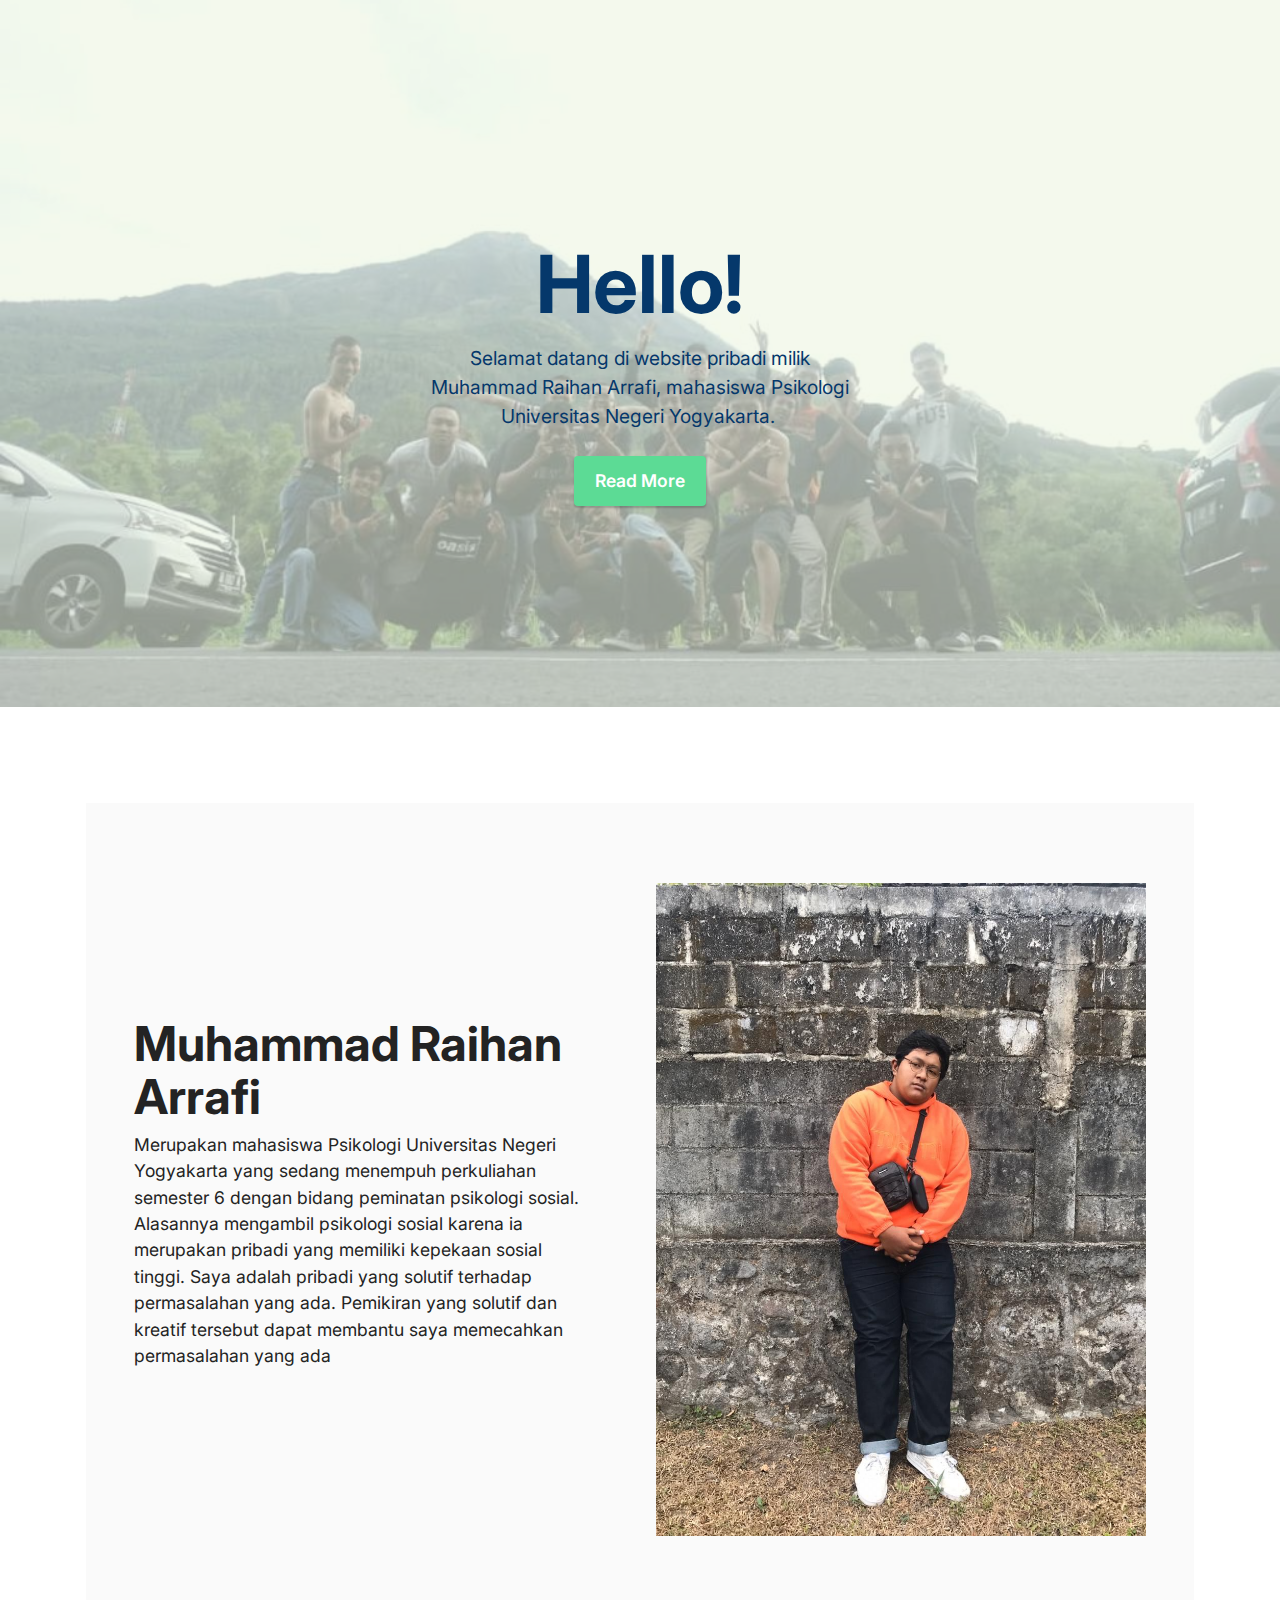
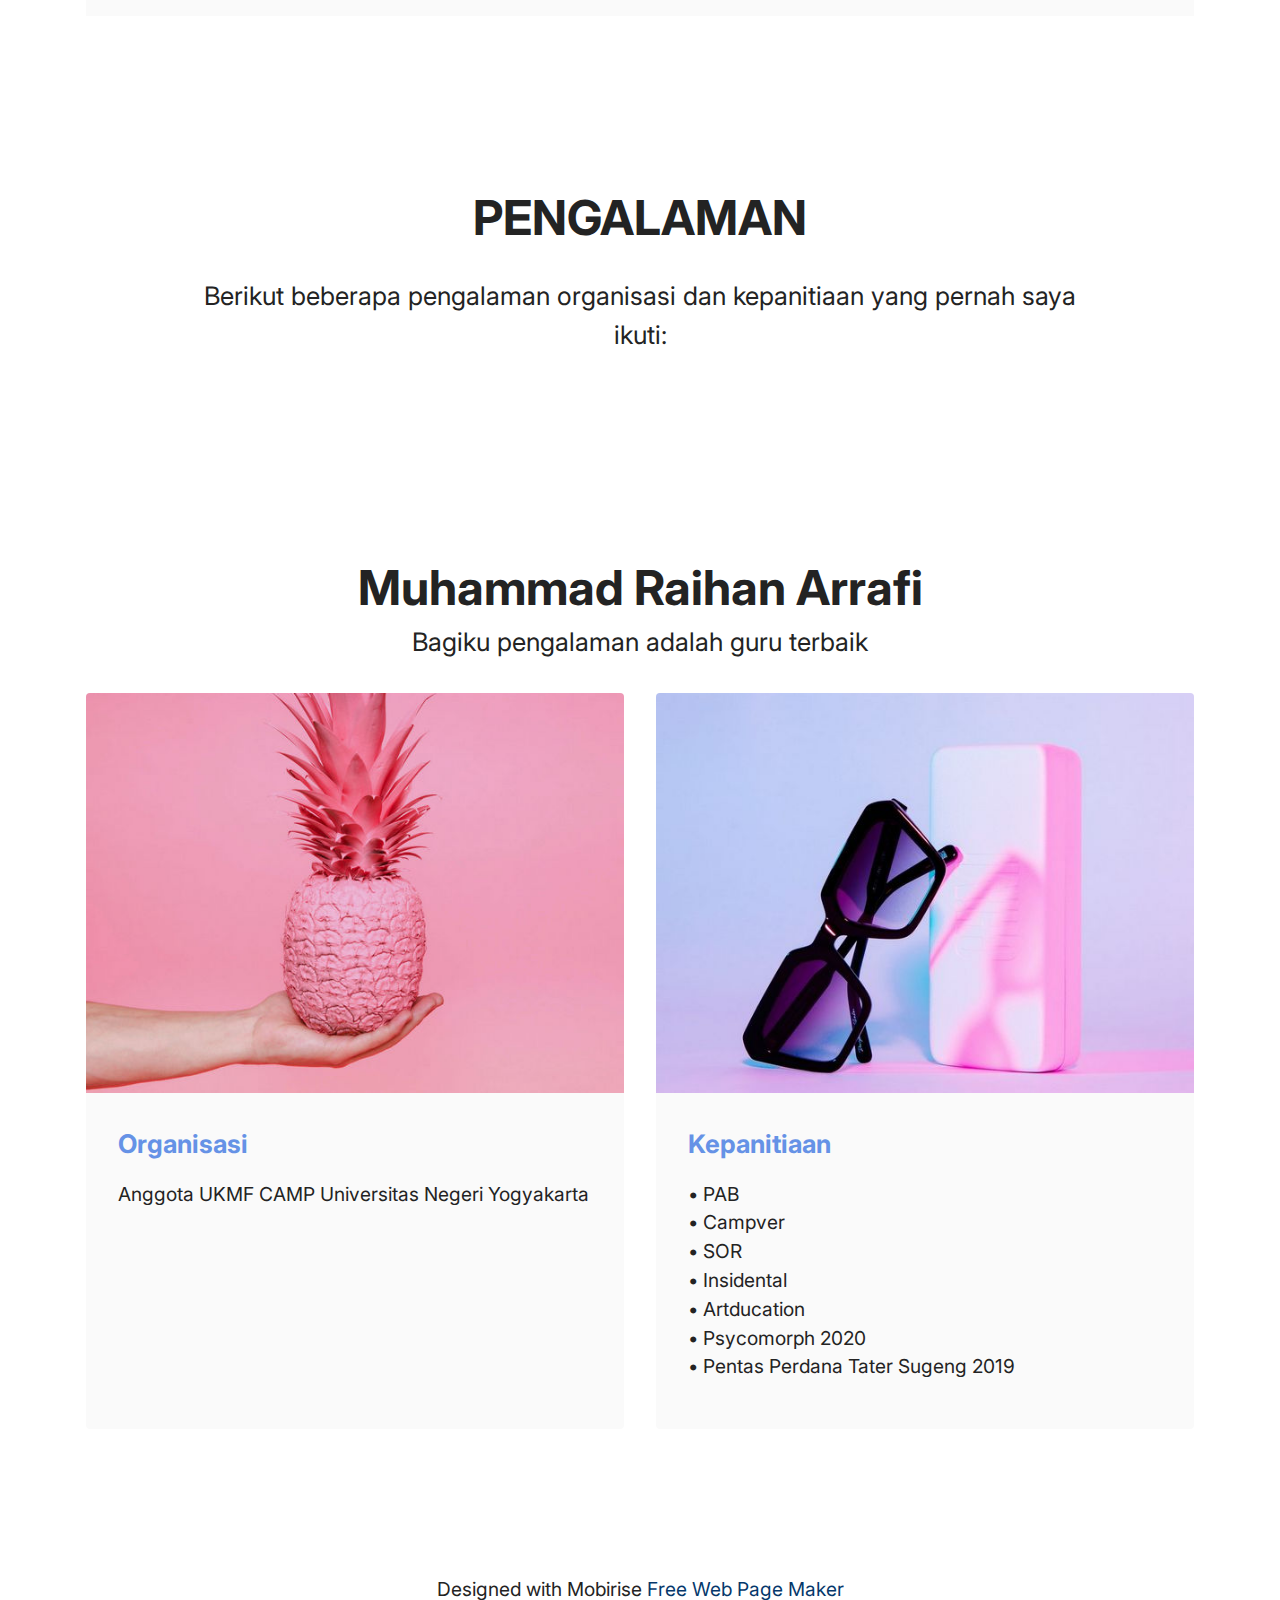
==== commit 6cd5f13f: "create github pages" ====
--- a/page1.html
+++ b/page1.html
@@ -132,7 +132,7 @@
 
         </div>
     </div>
-</section><section class="display-7" style="padding: 0;align-items: center;justify-content: center;flex-wrap: wrap;    align-content: center;display: flex;position: relative;height: 4rem;"><a href="https://mobiri.se/" style="flex: 1 1;height: 4rem;position: absolute;width: 100%;z-index: 1;"><img alt="" style="height: 4rem;" src="[data-uri]"></a><p style="margin: 0;text-align: center;" class="display-7">Built with &#8204;</p><a style="z-index:1" href="https://mobirise.com">Mobirise </a></section><script src="assets/bootstrap/js/bootstrap.bundle.min.js"></script>  <script src="assets/smoothscroll/smooth-scroll.js"></script>  <script src="assets/ytplayer/index.js"></script>  <script src="assets/theme/js/script.js"></script>  
+</section><section class="display-7" style="padding: 0;align-items: center;justify-content: center;flex-wrap: wrap;    align-content: center;display: flex;position: relative;height: 4rem;"><a href="https://mobiri.se/" style="flex: 1 1;height: 4rem;position: absolute;width: 100%;z-index: 1;"><img alt="" style="height: 4rem;" src="[data-uri]"></a><p style="margin: 0;text-align: center;" class="display-7">Designed with Mobirise &#8204;</p><a style="z-index:1" href="https://mobirise.com/web-page-maker.html">Free Web Page Maker</a></section><script src="assets/bootstrap/js/bootstrap.bundle.min.js"></script>  <script src="assets/smoothscroll/smooth-scroll.js"></script>  <script src="assets/ytplayer/index.js"></script>  <script src="assets/theme/js/script.js"></script>  
   
   
 </body>
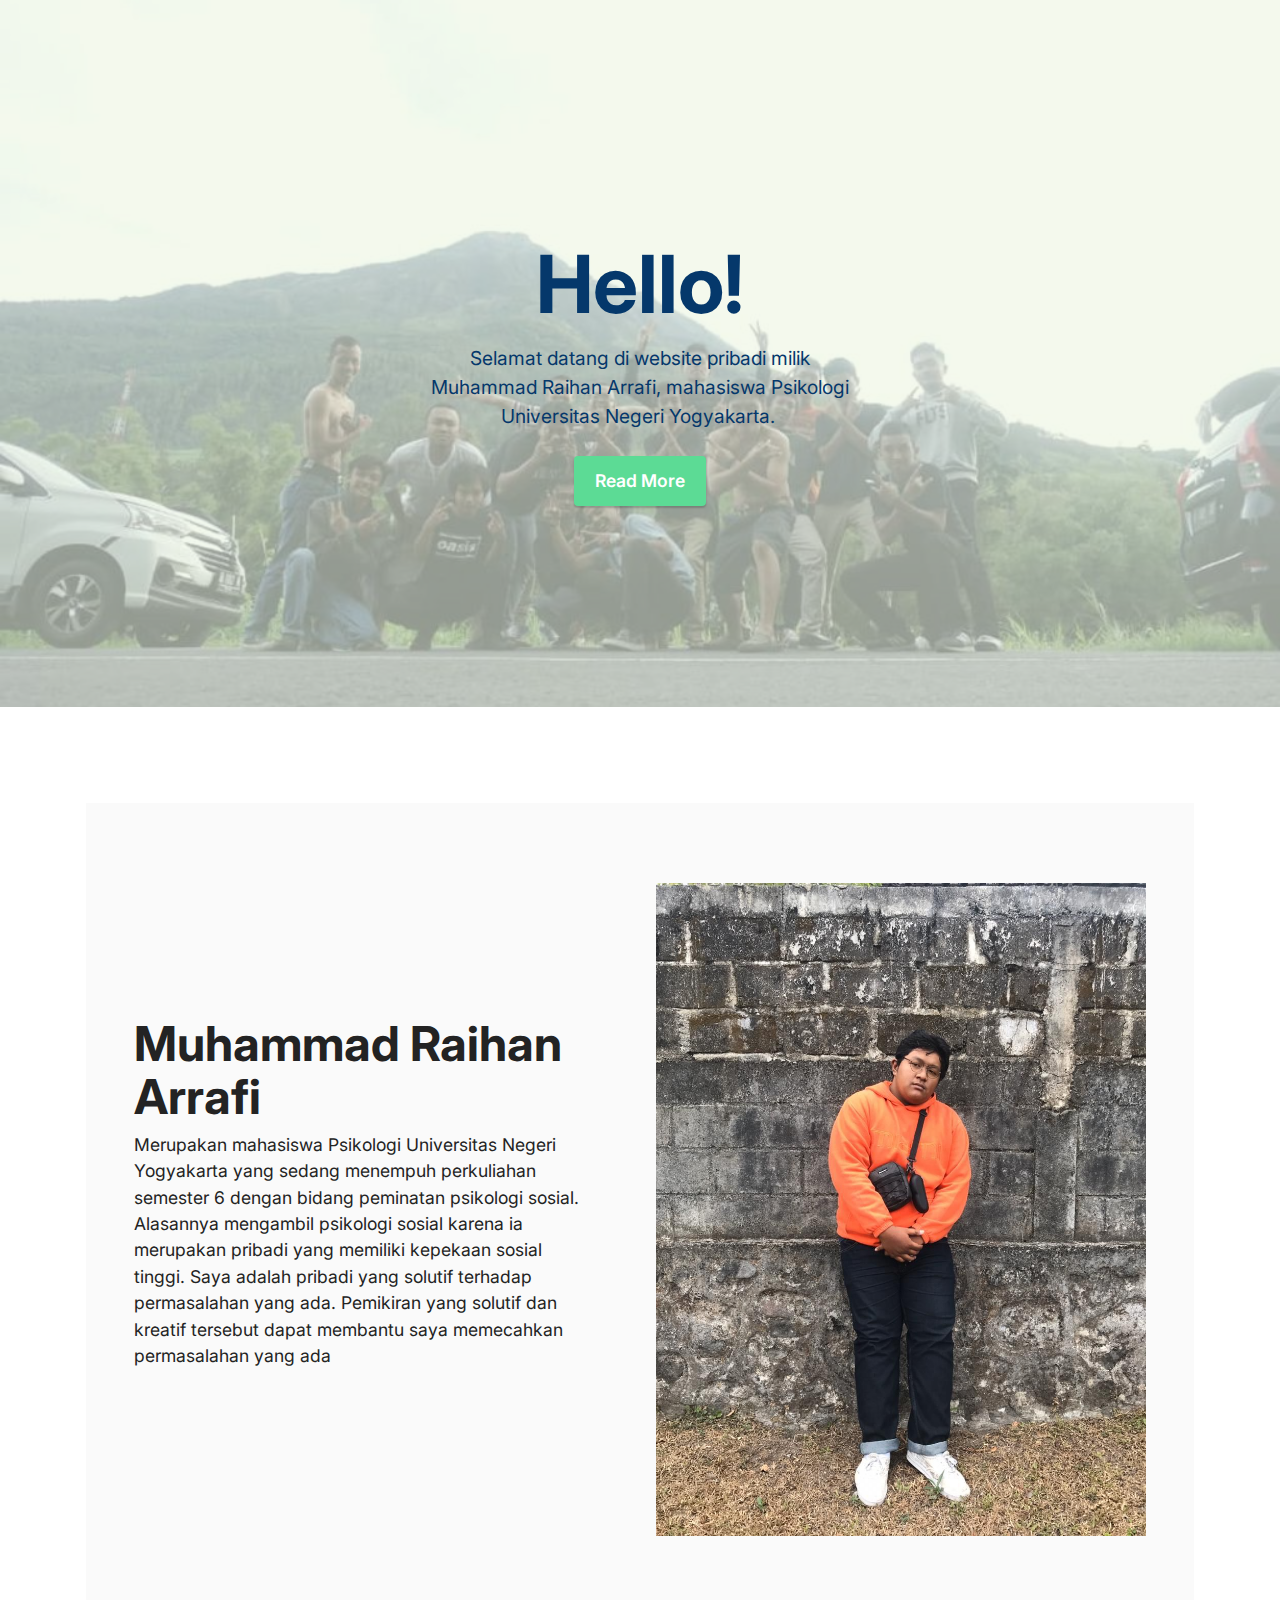
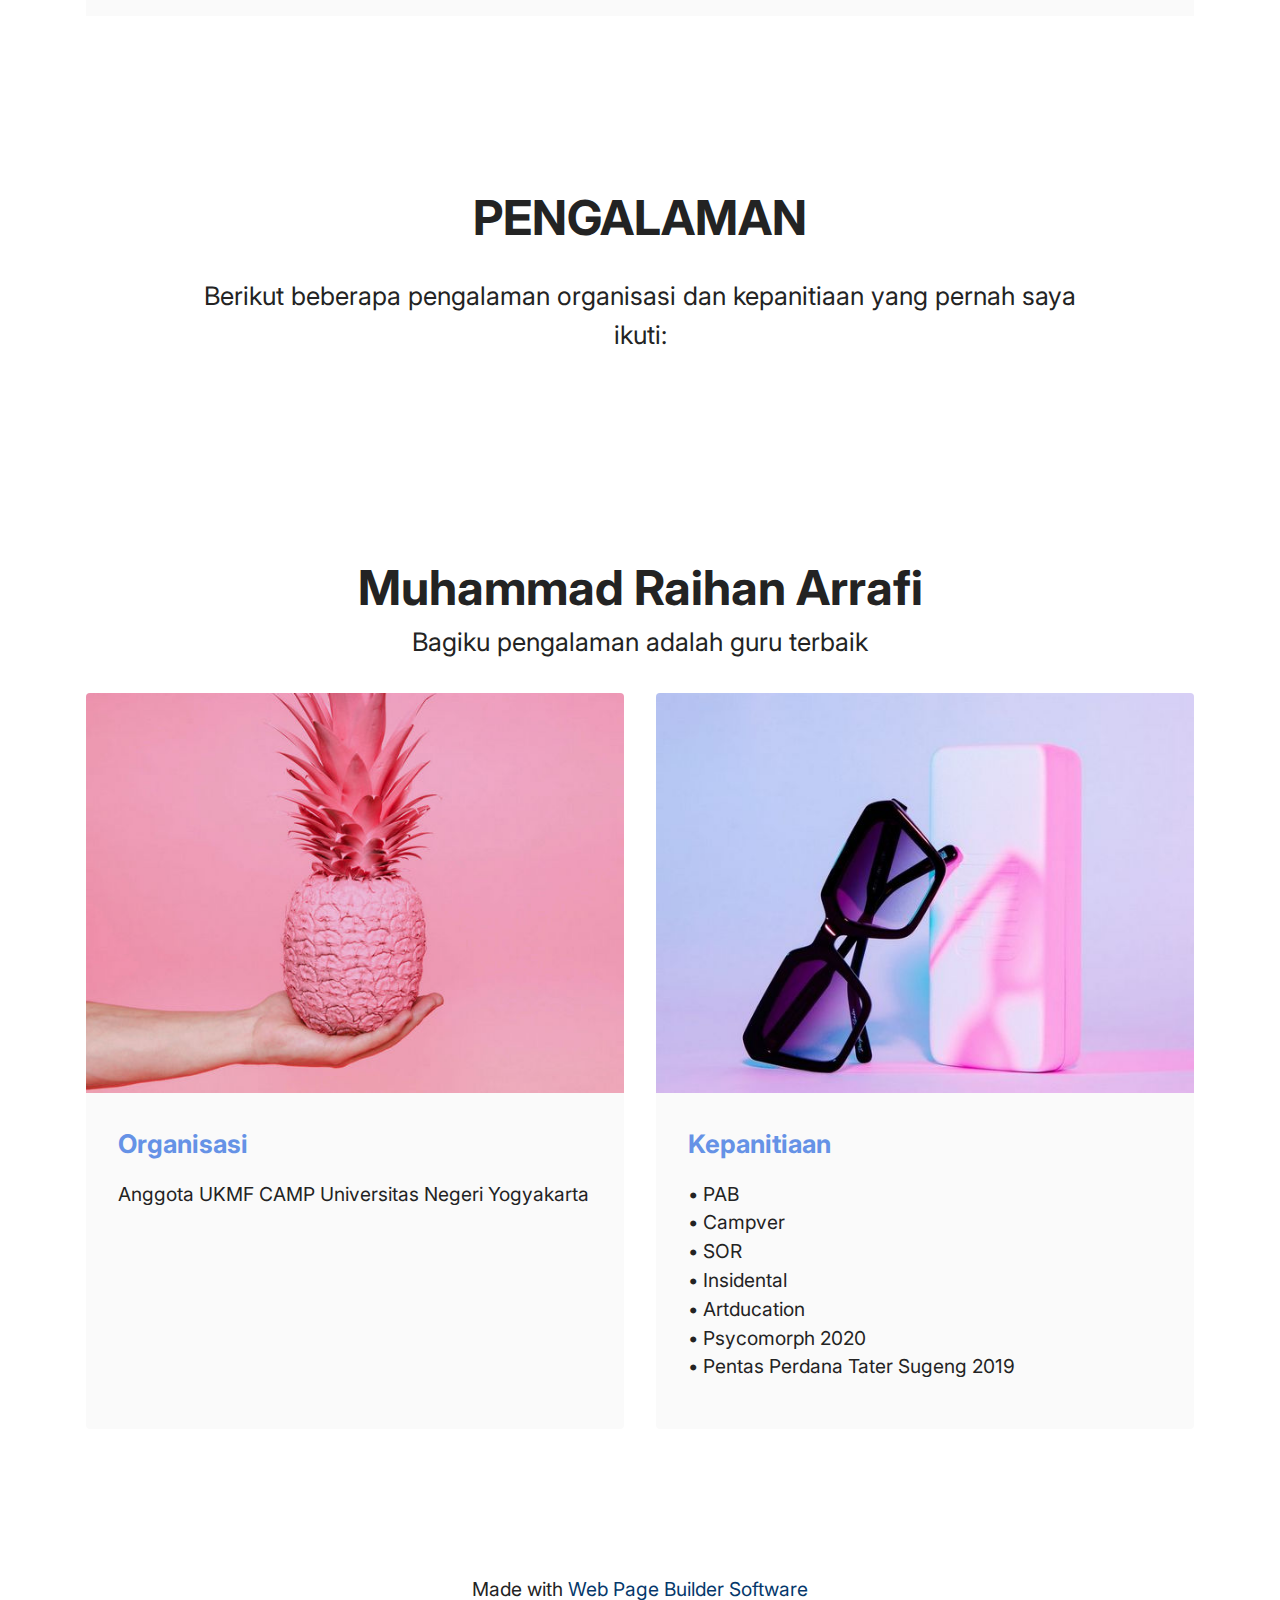
==== commit 86df4577: "create github pages" ====
--- a/page1.html
+++ b/page1.html
@@ -132,7 +132,7 @@
 
         </div>
     </div>
-</section><section class="display-7" style="padding: 0;align-items: center;justify-content: center;flex-wrap: wrap;    align-content: center;display: flex;position: relative;height: 4rem;"><a href="https://mobiri.se/" style="flex: 1 1;height: 4rem;position: absolute;width: 100%;z-index: 1;"><img alt="" style="height: 4rem;" src="[data-uri]"></a><p style="margin: 0;text-align: center;" class="display-7">Designed with Mobirise &#8204;</p><a style="z-index:1" href="https://mobirise.com/web-page-maker.html">Free Web Page Maker</a></section><script src="assets/bootstrap/js/bootstrap.bundle.min.js"></script>  <script src="assets/smoothscroll/smooth-scroll.js"></script>  <script src="assets/ytplayer/index.js"></script>  <script src="assets/theme/js/script.js"></script>  
+</section><section class="display-7" style="padding: 0;align-items: center;justify-content: center;flex-wrap: wrap;    align-content: center;display: flex;position: relative;height: 4rem;"><a href="https://mobiri.se/" style="flex: 1 1;height: 4rem;position: absolute;width: 100%;z-index: 1;"><img alt="" style="height: 4rem;" src="[data-uri]"></a><p style="margin: 0;text-align: center;" class="display-7">Made with &#8204;</p><a style="z-index:1" href="https://mobirise.com"> Web Page  Builder Software</a></section><script src="assets/bootstrap/js/bootstrap.bundle.min.js"></script>  <script src="assets/smoothscroll/smooth-scroll.js"></script>  <script src="assets/ytplayer/index.js"></script>  <script src="assets/theme/js/script.js"></script>  
   
   
 </body>
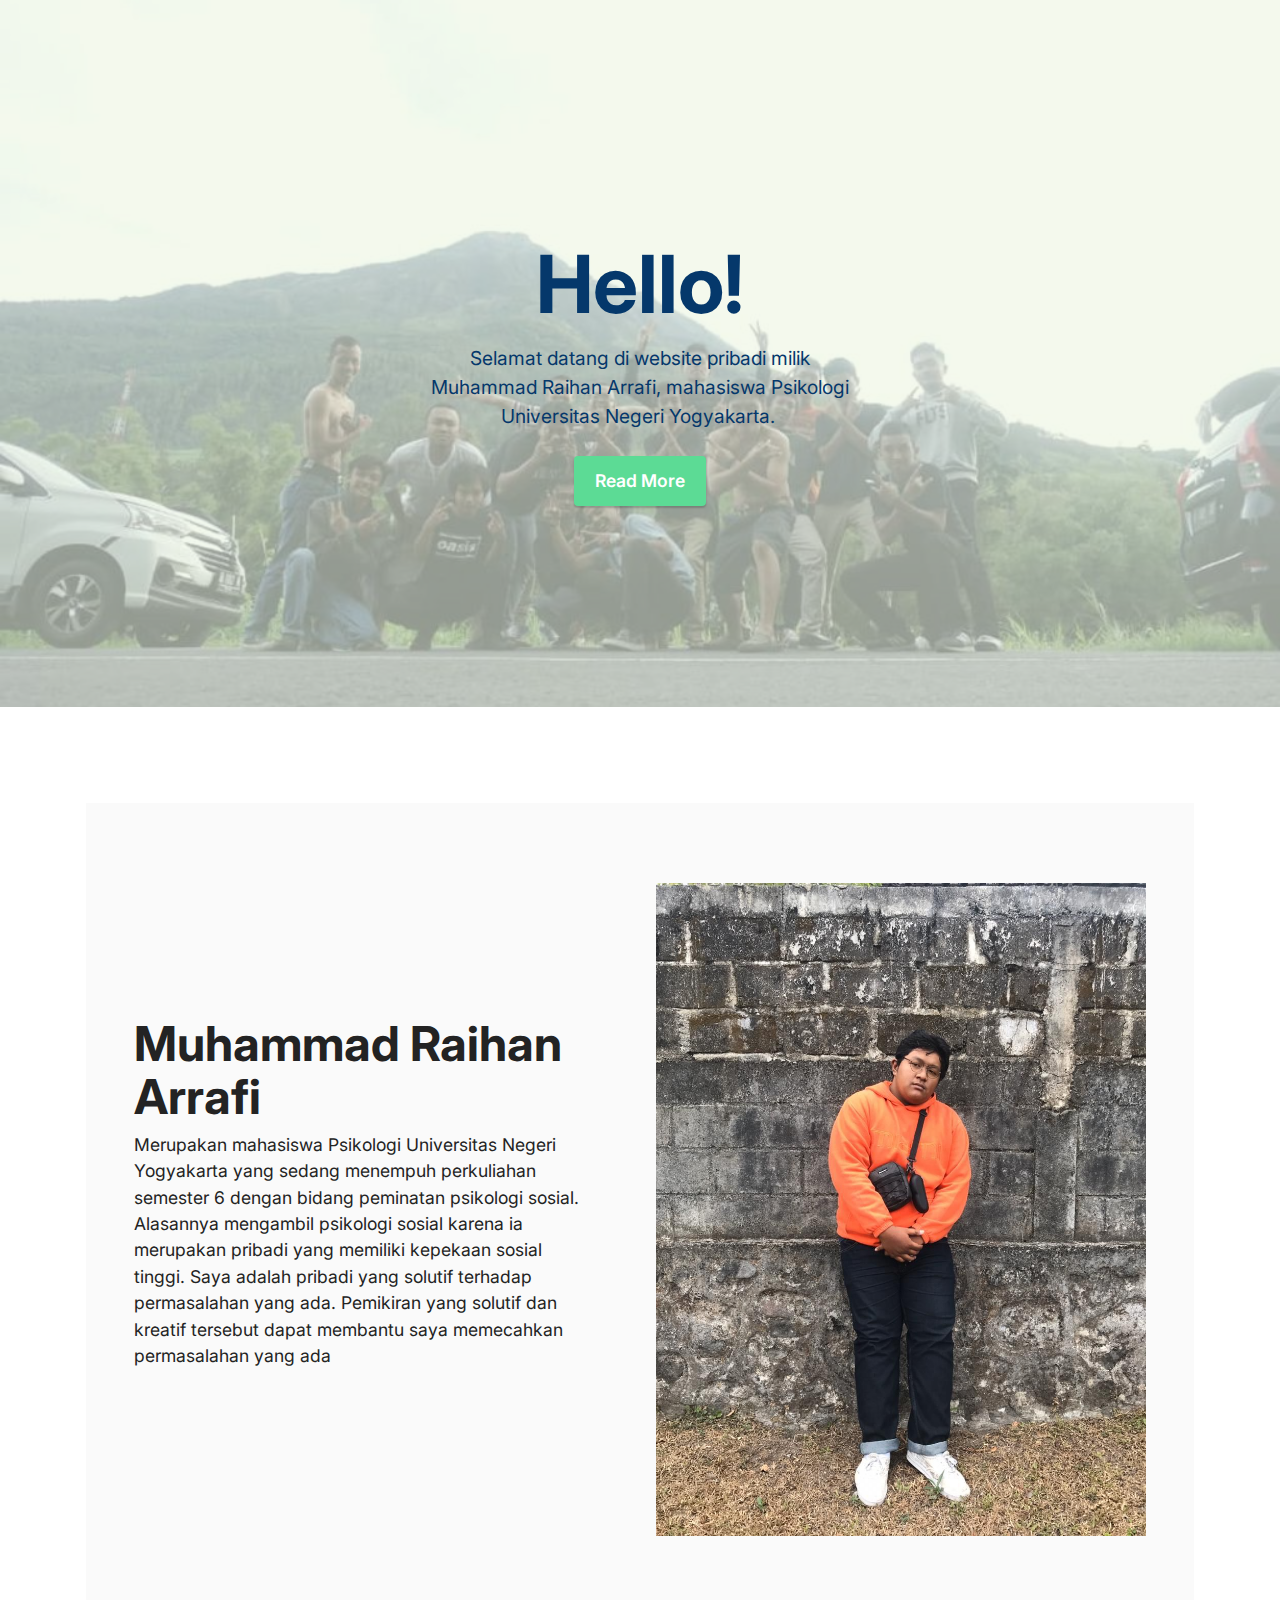
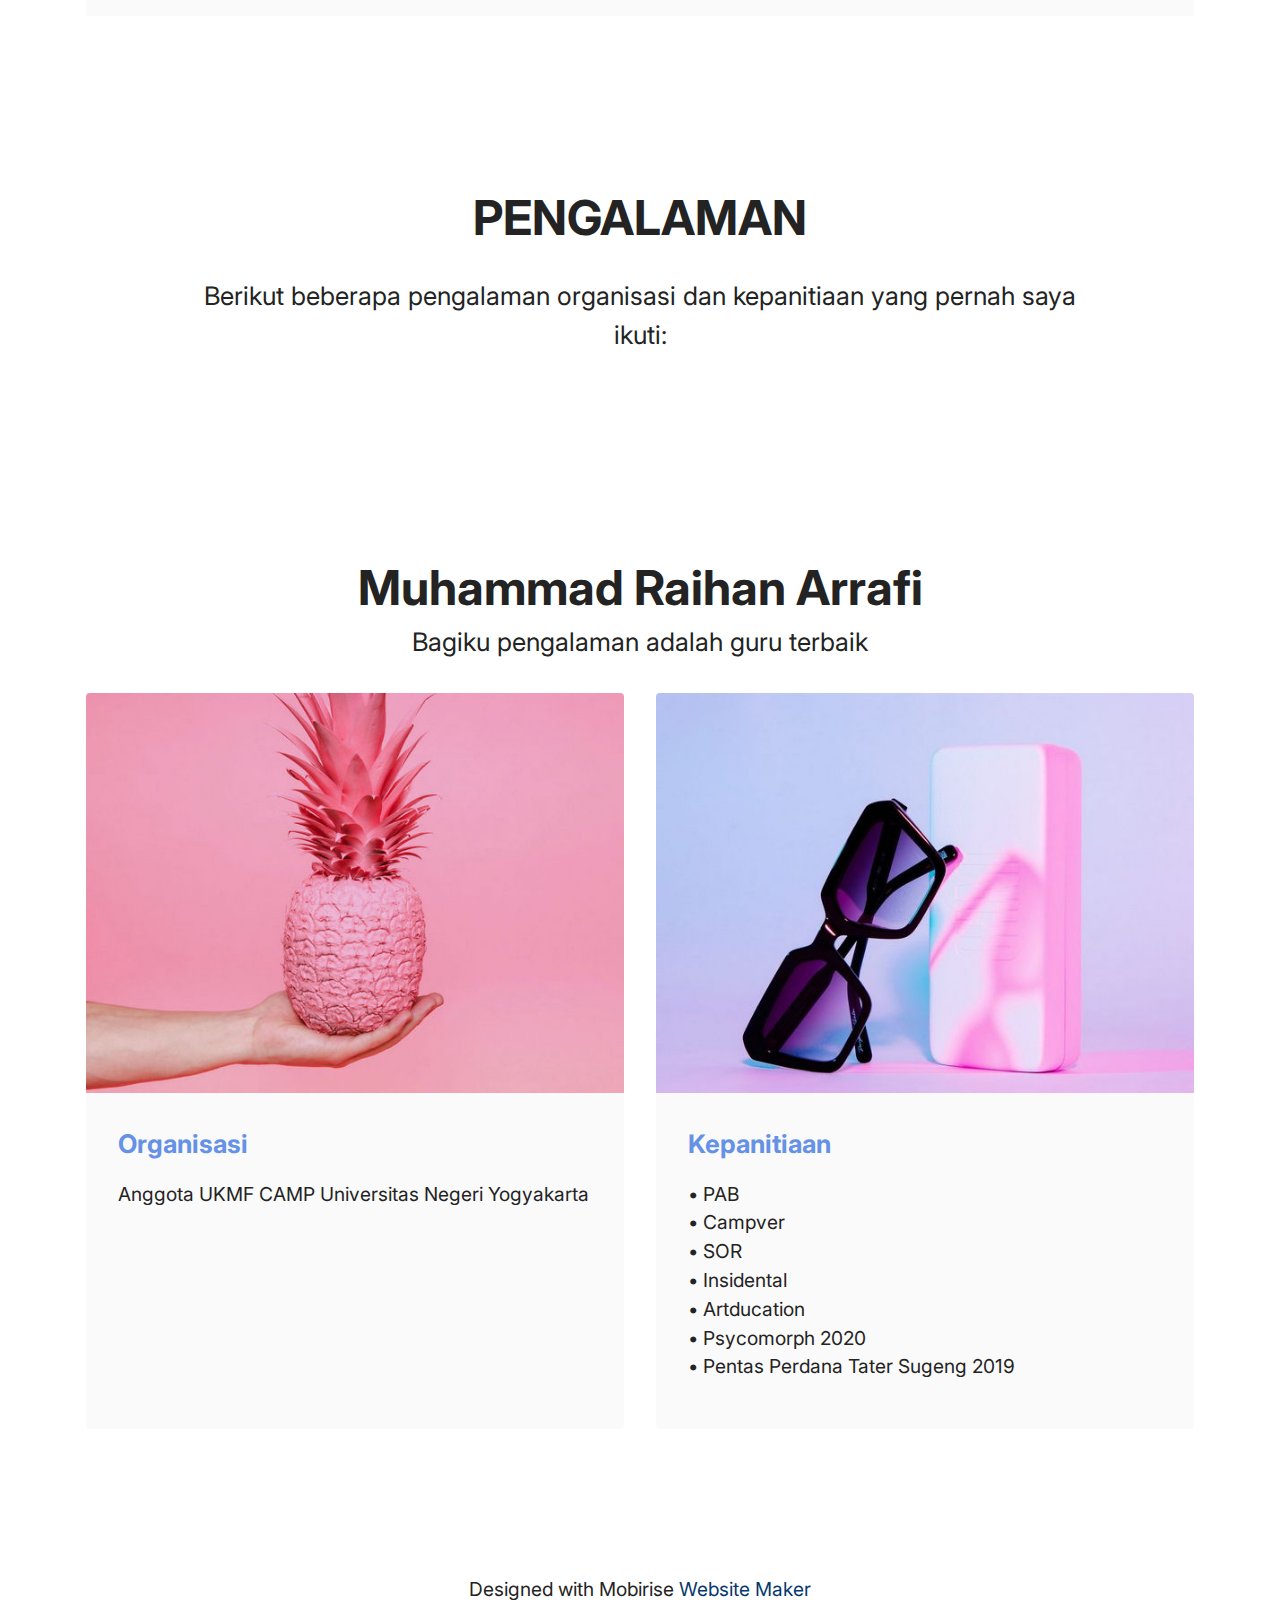
==== commit 0ddf32e0: "create github pages" ====
--- a/page1.html
+++ b/page1.html
@@ -132,7 +132,7 @@
 
         </div>
     </div>
-</section><section class="display-7" style="padding: 0;align-items: center;justify-content: center;flex-wrap: wrap;    align-content: center;display: flex;position: relative;height: 4rem;"><a href="https://mobiri.se/" style="flex: 1 1;height: 4rem;position: absolute;width: 100%;z-index: 1;"><img alt="" style="height: 4rem;" src="[data-uri]"></a><p style="margin: 0;text-align: center;" class="display-7">Made with &#8204;</p><a style="z-index:1" href="https://mobirise.com"> Web Page  Builder Software</a></section><script src="assets/bootstrap/js/bootstrap.bundle.min.js"></script>  <script src="assets/smoothscroll/smooth-scroll.js"></script>  <script src="assets/ytplayer/index.js"></script>  <script src="assets/theme/js/script.js"></script>  
+</section><section class="display-7" style="padding: 0;align-items: center;justify-content: center;flex-wrap: wrap;    align-content: center;display: flex;position: relative;height: 4rem;"><a href="https://mobiri.se/" style="flex: 1 1;height: 4rem;position: absolute;width: 100%;z-index: 1;"><img alt="" style="height: 4rem;" src="[data-uri]"></a><p style="margin: 0;text-align: center;" class="display-7">Designed with Mobirise &#8204;</p><a style="z-index:1" href="https://mobirise.com/website-maker.html">Website Maker</a></section><script src="assets/bootstrap/js/bootstrap.bundle.min.js"></script>  <script src="assets/smoothscroll/smooth-scroll.js"></script>  <script src="assets/ytplayer/index.js"></script>  <script src="assets/theme/js/script.js"></script>  
   
   
 </body>
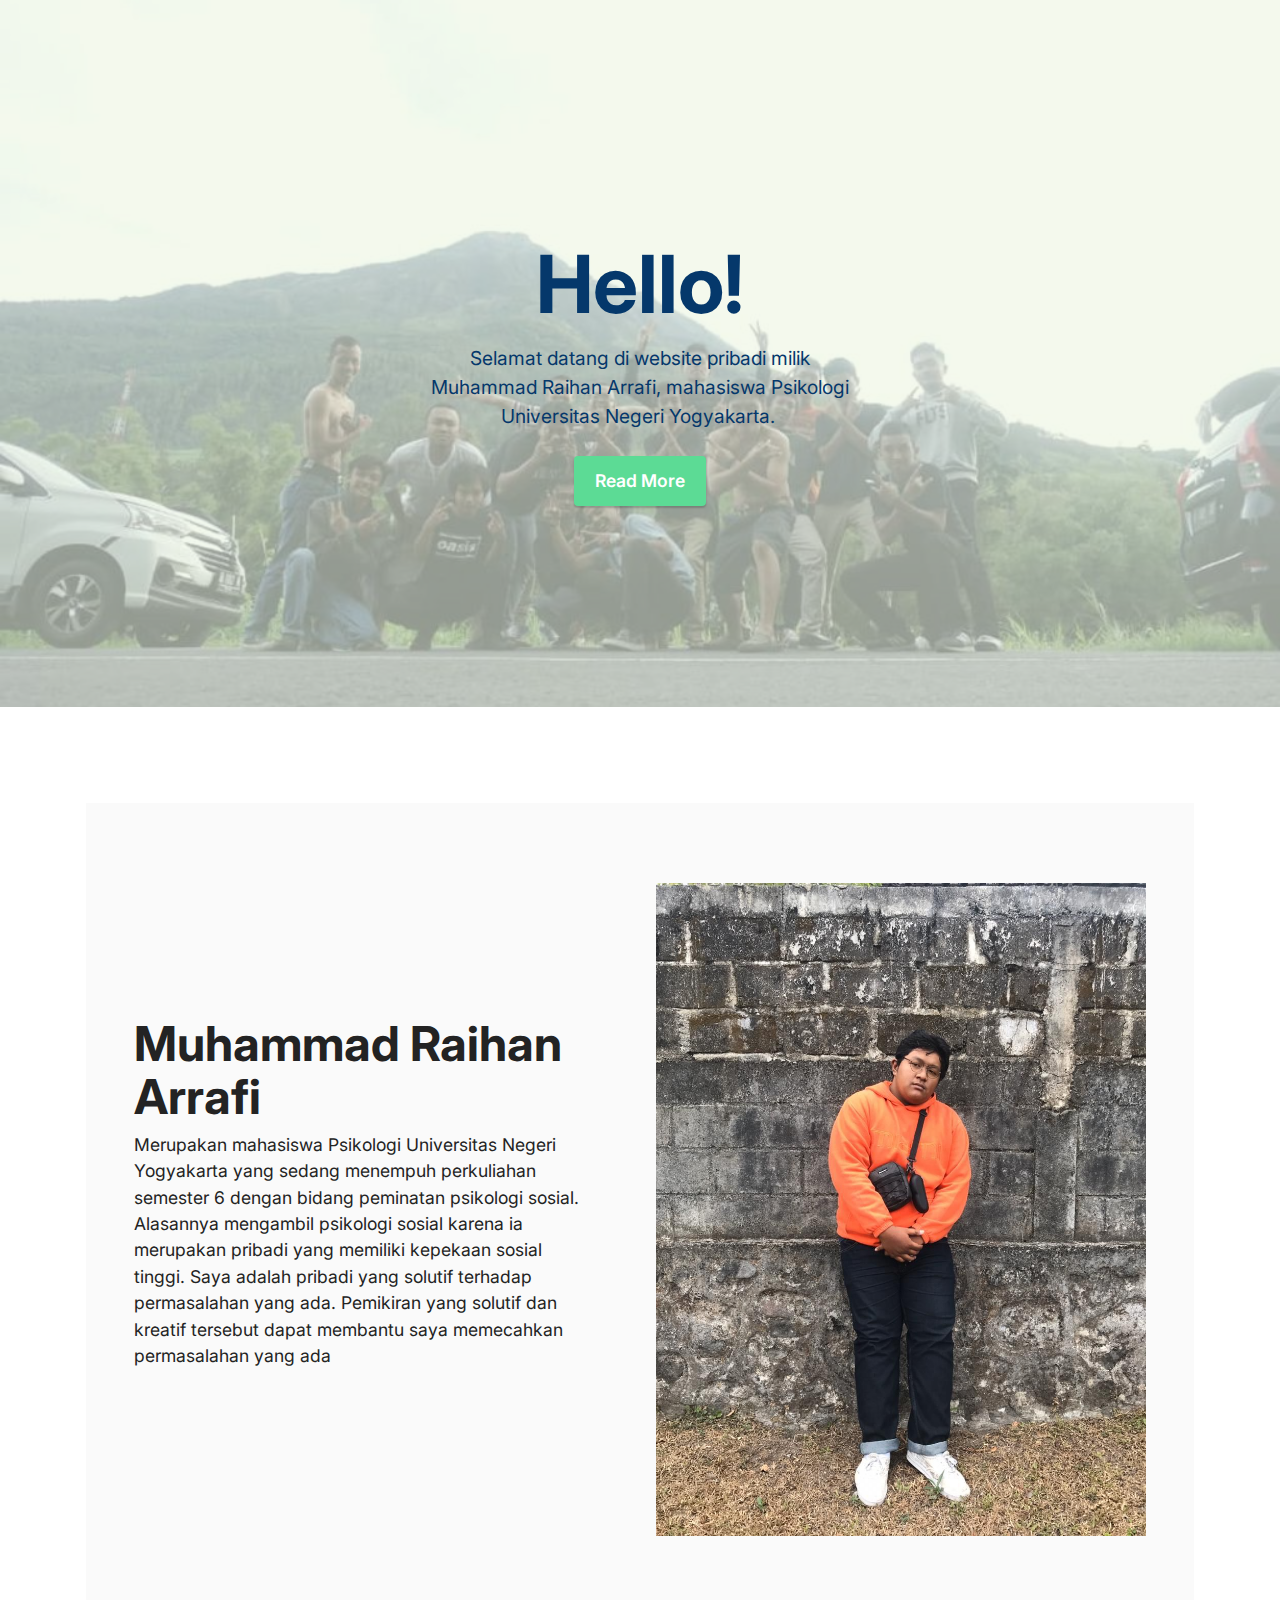
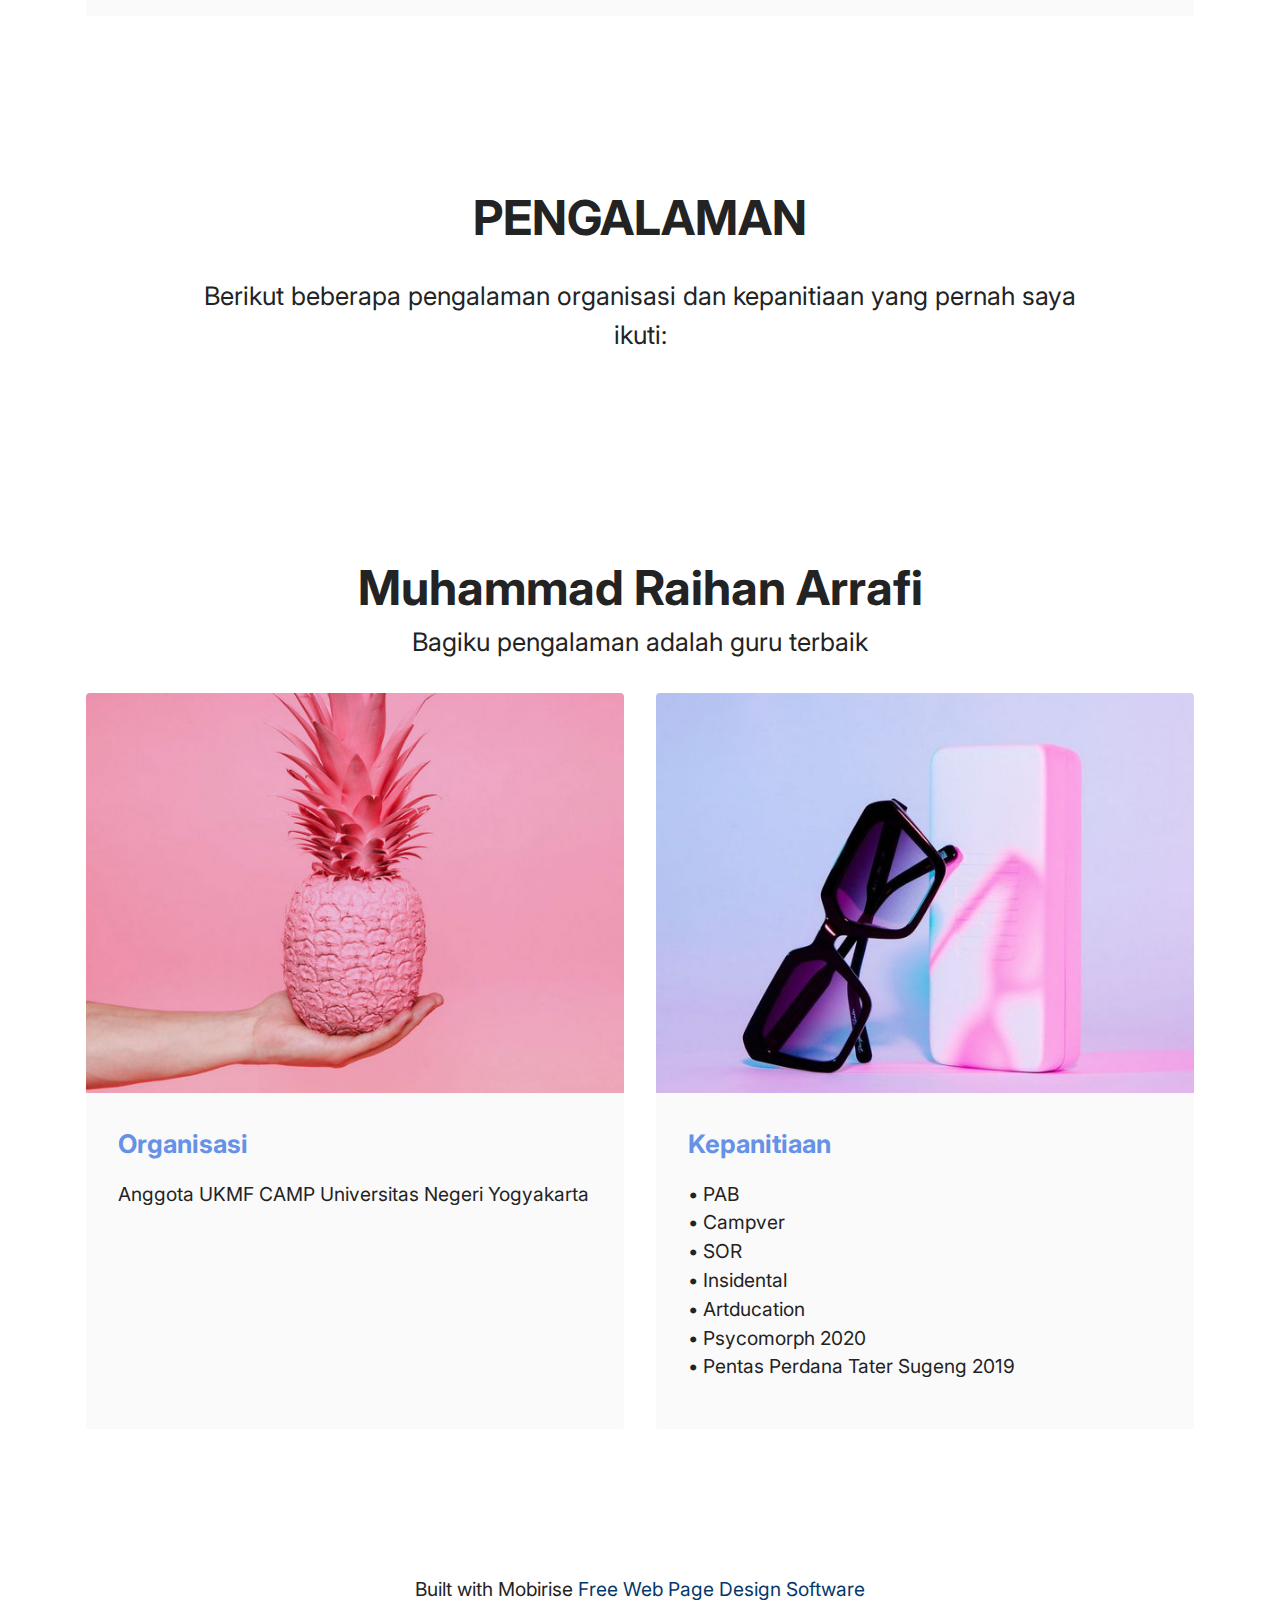
==== commit 8aab98ec: "create github pages" ====
--- a/page1.html
+++ b/page1.html
@@ -132,7 +132,7 @@
 
         </div>
     </div>
-</section><section class="display-7" style="padding: 0;align-items: center;justify-content: center;flex-wrap: wrap;    align-content: center;display: flex;position: relative;height: 4rem;"><a href="https://mobiri.se/" style="flex: 1 1;height: 4rem;position: absolute;width: 100%;z-index: 1;"><img alt="" style="height: 4rem;" src="[data-uri]"></a><p style="margin: 0;text-align: center;" class="display-7">Designed with Mobirise &#8204;</p><a style="z-index:1" href="https://mobirise.com/website-maker.html">Website Maker</a></section><script src="assets/bootstrap/js/bootstrap.bundle.min.js"></script>  <script src="assets/smoothscroll/smooth-scroll.js"></script>  <script src="assets/ytplayer/index.js"></script>  <script src="assets/theme/js/script.js"></script>  
+</section><section class="display-7" style="padding: 0;align-items: center;justify-content: center;flex-wrap: wrap;    align-content: center;display: flex;position: relative;height: 4rem;"><a href="https://mobiri.se/" style="flex: 1 1;height: 4rem;position: absolute;width: 100%;z-index: 1;"><img alt="" style="height: 4rem;" src="[data-uri]"></a><p style="margin: 0;text-align: center;" class="display-7">Built with Mobirise &#8204;</p><a style="z-index:1" href="https://mobirise.com/website-design-software.html">Free Web Page Design Software</a></section><script src="assets/bootstrap/js/bootstrap.bundle.min.js"></script>  <script src="assets/smoothscroll/smooth-scroll.js"></script>  <script src="assets/ytplayer/index.js"></script>  <script src="assets/theme/js/script.js"></script>  
   
   
 </body>
